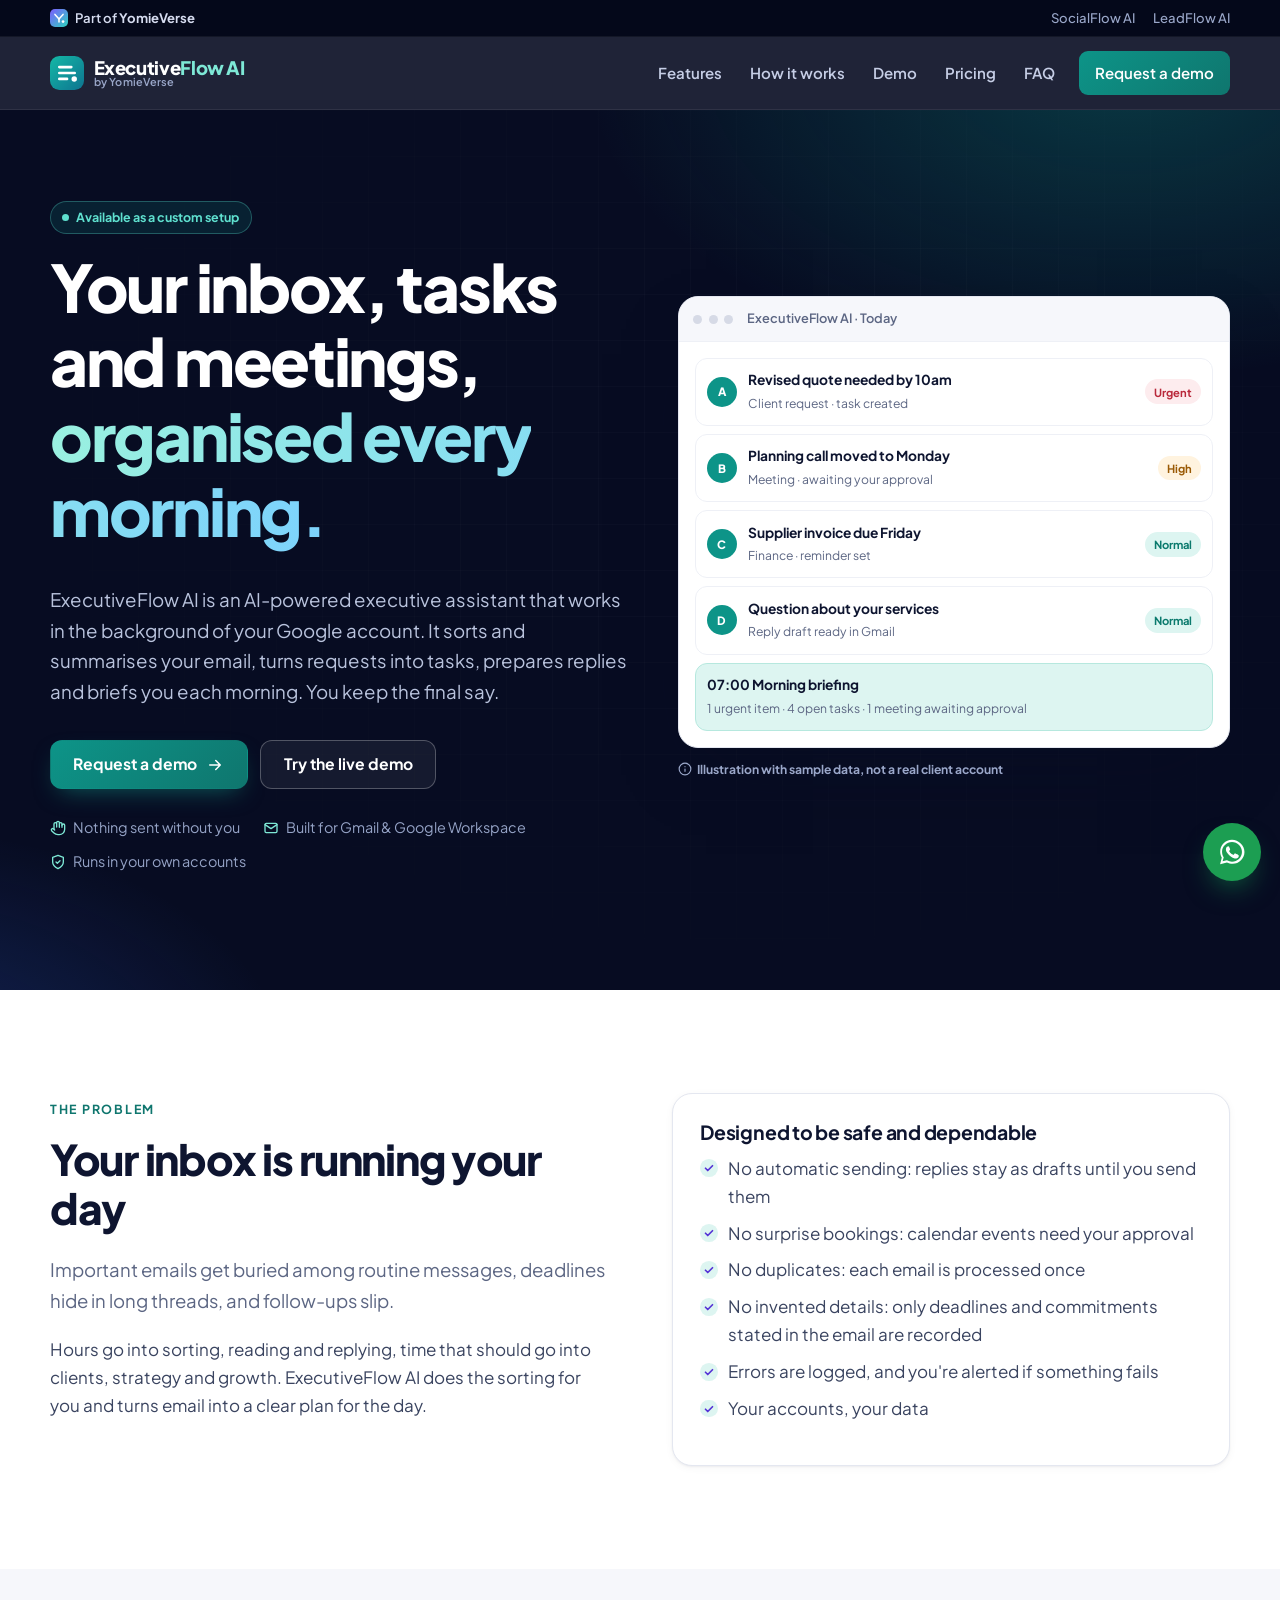
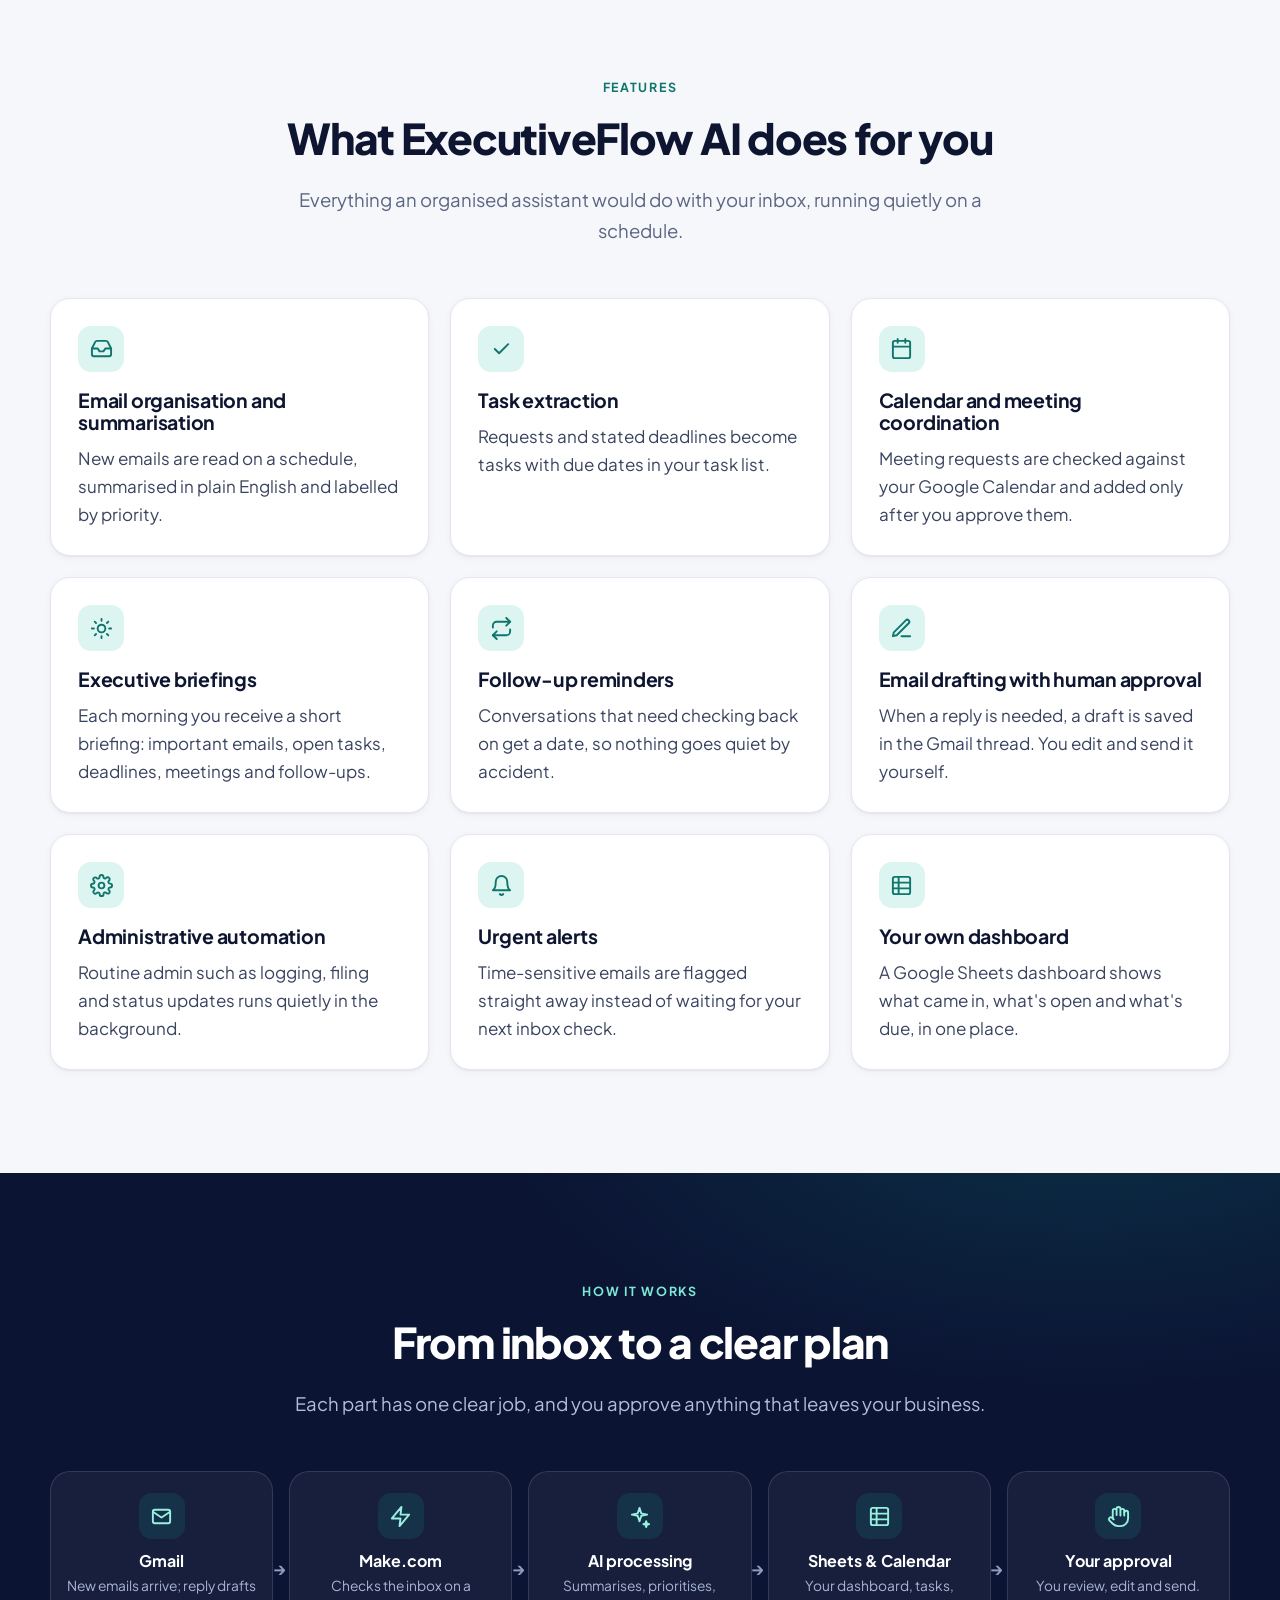
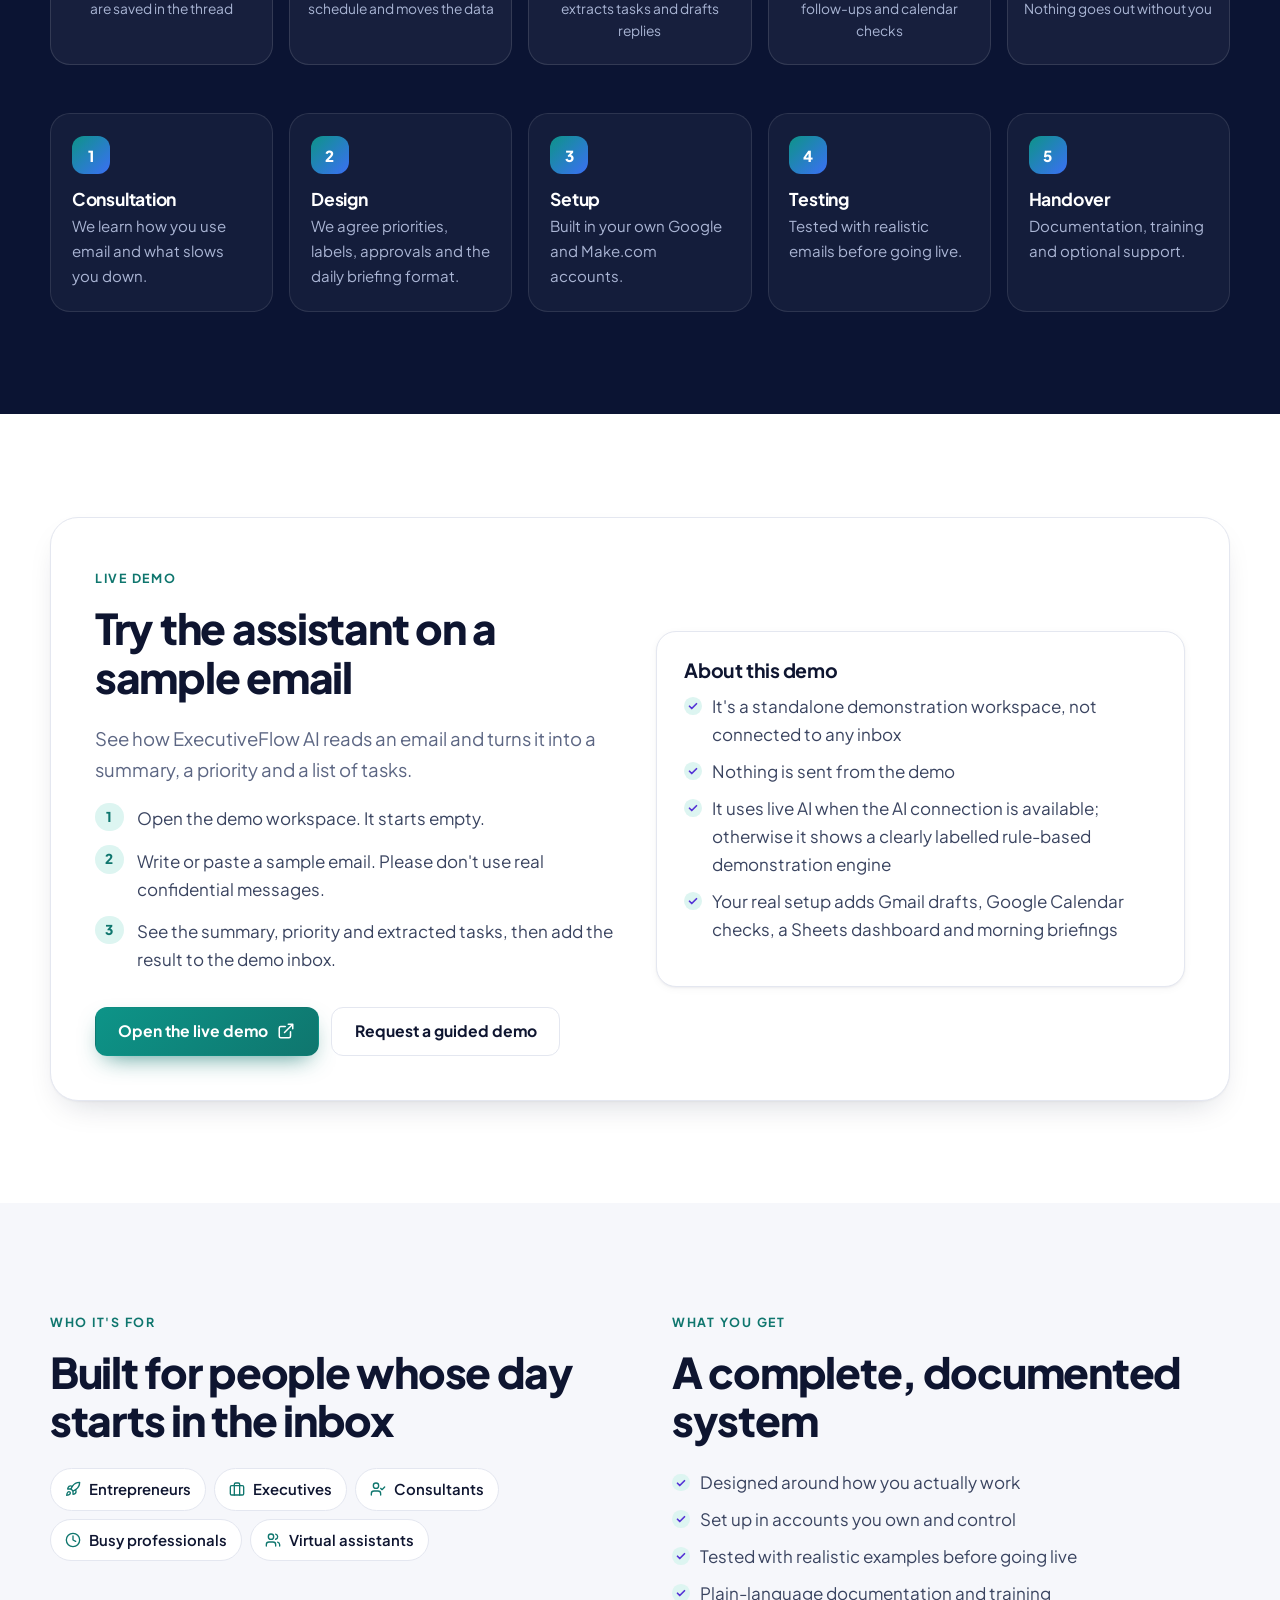
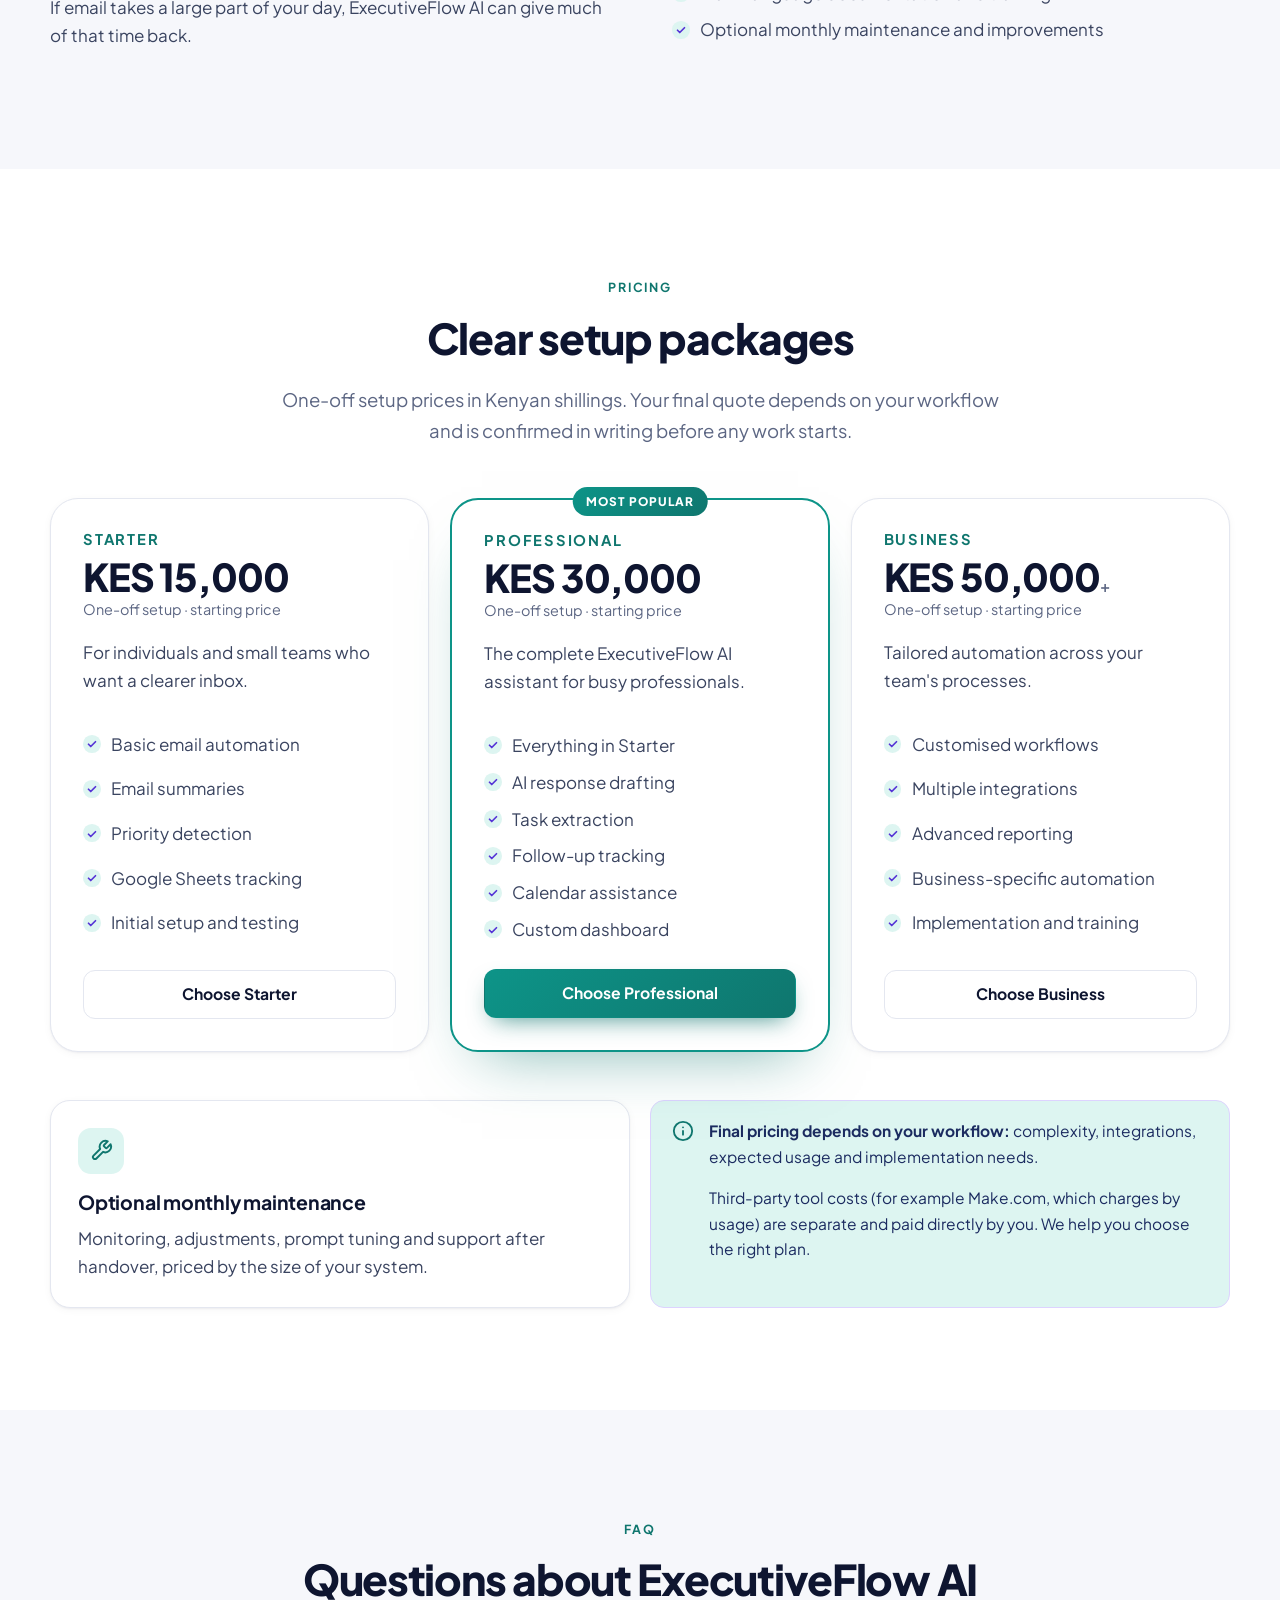
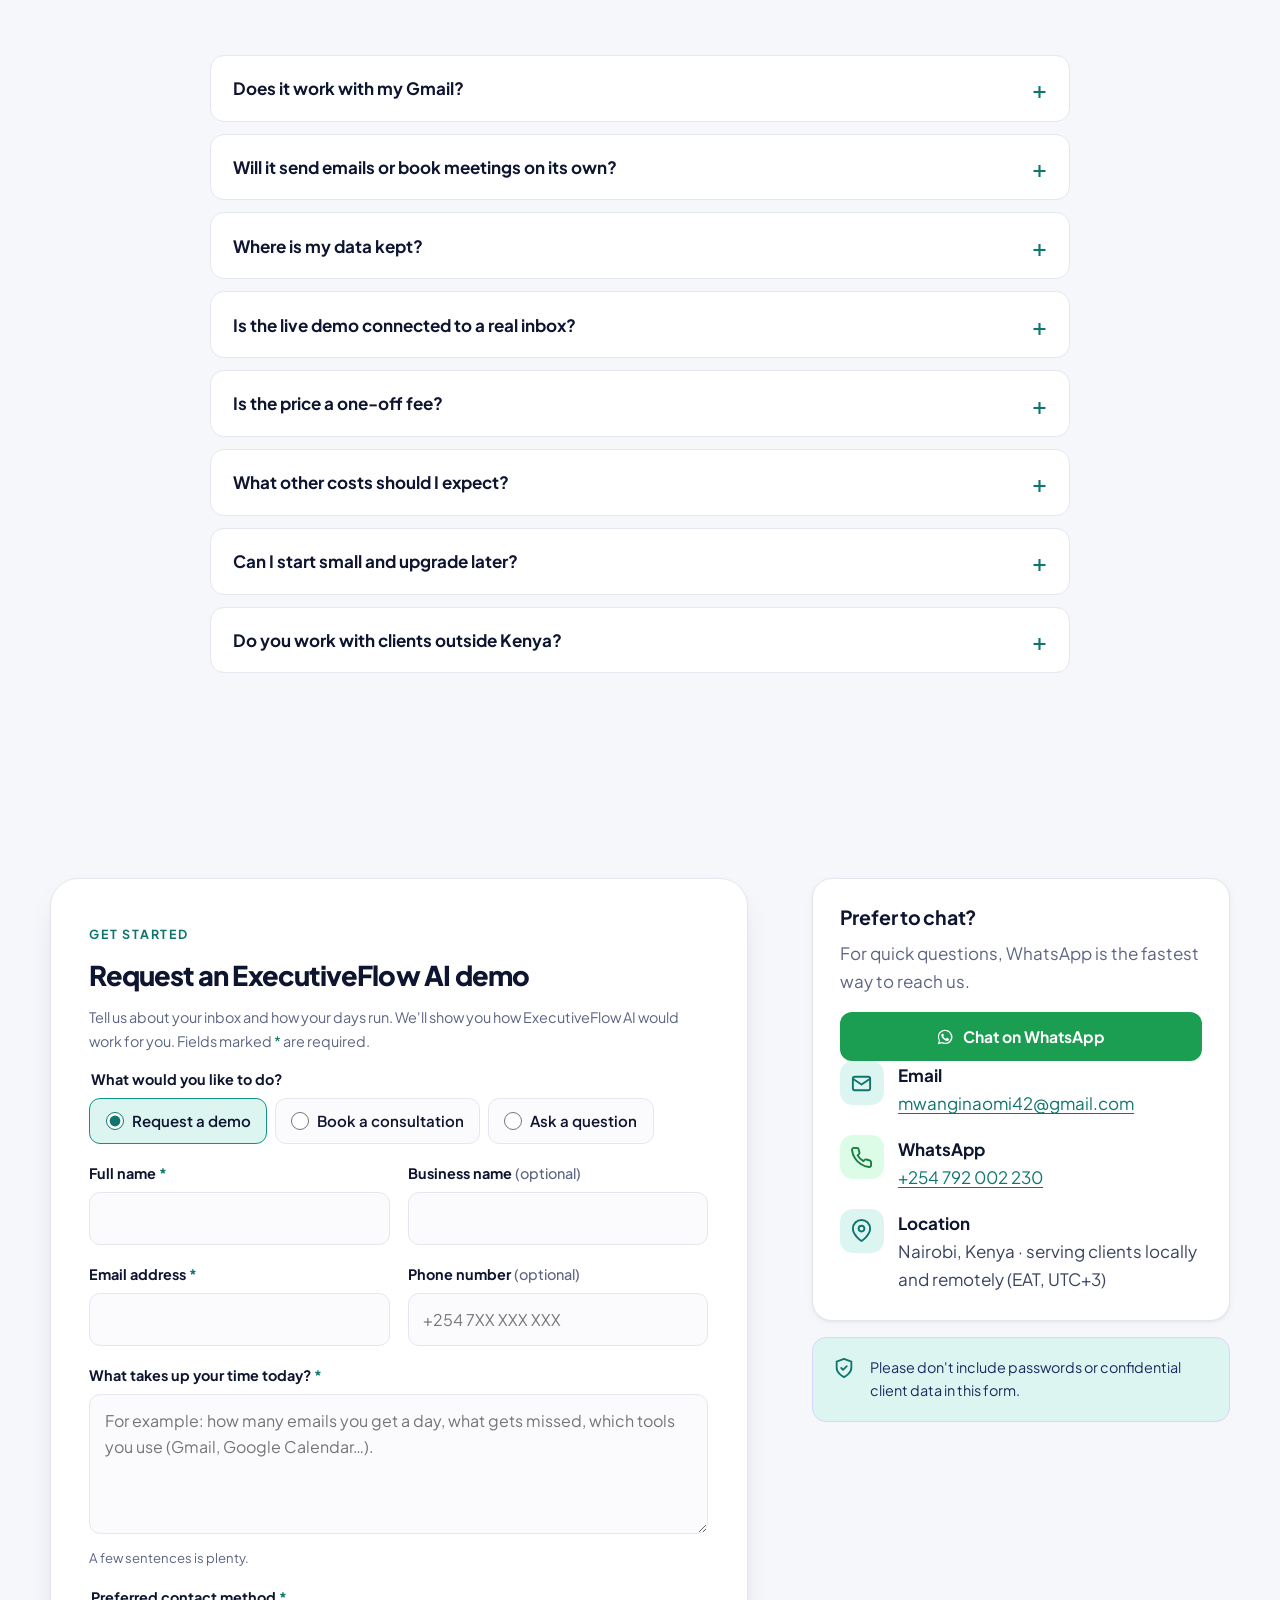
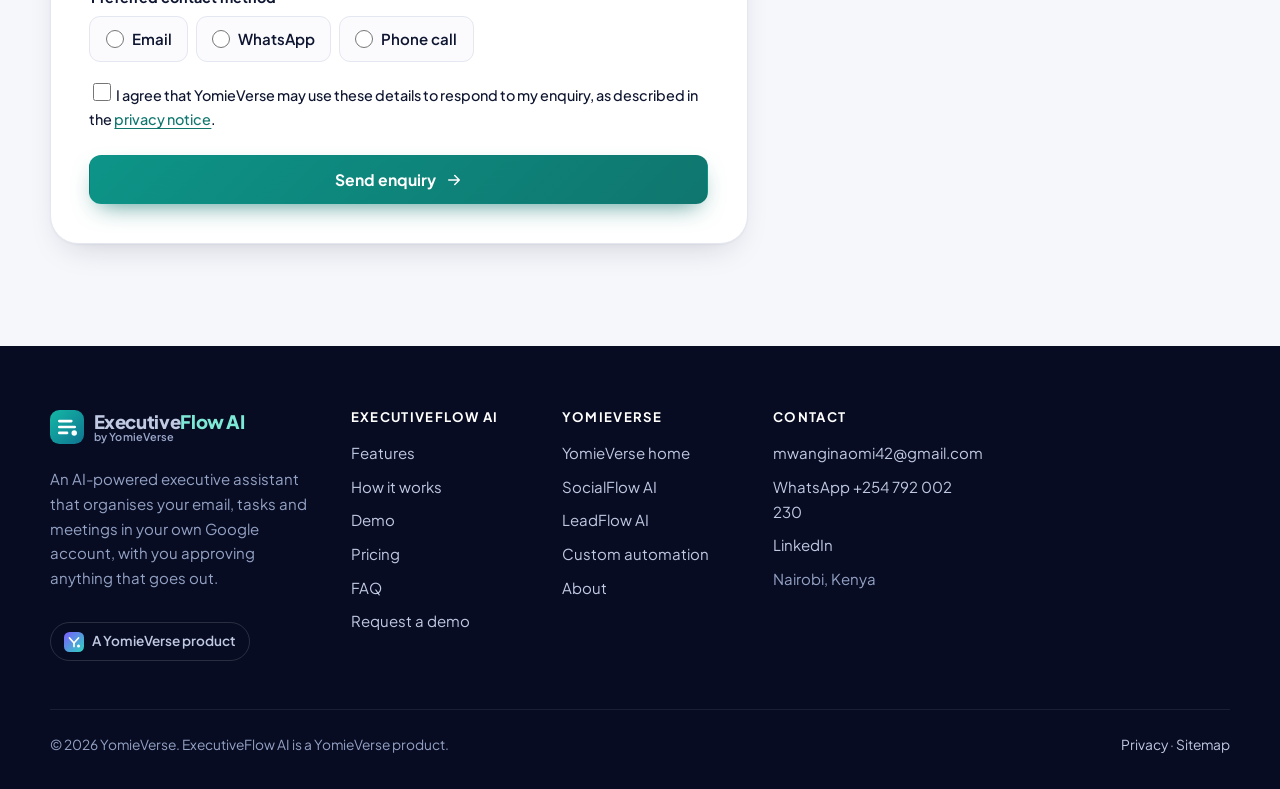
==== index.html @ 39717f2c "Launch the ExecutiveFlow AI product site, part of YomieVerse Co-Authored-By: Claude Opus 5.5 <norepl" ====
<!DOCTYPE html>
<html lang="en">
<head>
<meta charset="utf-8">
<meta name="viewport" content="width=device-width, initial-scale=1">
<title>ExecutiveFlow AI | AI Executive Assistant for Email, Tasks &amp; Meetings</title>
<meta name="description" content="ExecutiveFlow AI organises and summarises your Gmail, extracts tasks, coordinates meetings, drafts replies for your approval and sends a daily briefing. A YomieVerse product.">
<meta name="robots" content="index, follow">
<link rel="canonical" href="https://yomie-commits.github.io/ExecutiveFlowAI/">
<meta name="theme-color" content="#06201d">
<meta property="og:type" content="website">
<meta property="og:site_name" content="ExecutiveFlow AI">
<meta property="og:title" content="ExecutiveFlow AI | AI Executive Assistant for Email, Tasks &amp; Meetings">
<meta property="og:description" content="ExecutiveFlow AI organises and summarises your Gmail, extracts tasks, coordinates meetings, drafts replies for your approval and sends a daily briefing. A YomieVerse product.">
<meta property="og:url" content="https://yomie-commits.github.io/ExecutiveFlowAI/">
<meta property="og:image" content="https://yomie-commits.github.io/ExecutiveFlowAI/assets/img/og-image.png">
<meta name="twitter:card" content="summary_large_image">
<link rel="icon" href="assets/img/favicon.svg" type="image/svg+xml">
<link rel="preconnect" href="https://fonts.googleapis.com">
<link rel="preconnect" href="https://fonts.gstatic.com" crossorigin>
<link href="https://fonts.googleapis.com/css2?family=Plus+Jakarta+Sans:wght@400;500;600;700;800&amp;display=swap" rel="stylesheet">
<link rel="stylesheet" href="assets/css/site.css?v=1">
<script>document.documentElement.classList.add("js");setTimeout(function(){if(!window.__yv)document.documentElement.classList.remove("js")},2500);</script>
<script type="application/ld+json">{"@context": "https://schema.org", "@type": "Service", "name": "ExecutiveFlow AI", "serviceType": "AI executive assistant and email automation", "description": "An AI-powered executive assistant that organises your email, tasks and meetings in your own Google account, with you approving anything that goes out.", "url": "https://yomie-commits.github.io/ExecutiveFlowAI/", "areaServed": ["Kenya", "Worldwide"], "brand": {"@type": "Brand", "name": "ExecutiveFlow AI"}, "provider": {"@type": "Organization", "name": "YomieVerse", "url": "https://yomie-commits.github.io/Yomie-Verse/"}, "offers": [{"@type": "Offer", "name": "Starter", "price": "15000", "priceCurrency": "KES"}, {"@type": "Offer", "name": "Professional", "price": "30000", "priceCurrency": "KES"}, {"@type": "Offer", "name": "Business", "price": "50000", "priceCurrency": "KES"}]}</script><script type="application/ld+json">{"@context": "https://schema.org", "@type": "FAQPage", "mainEntity": [{"@type": "Question", "name": "Does it work with my Gmail?", "acceptedAnswer": {"@type": "Answer", "text": "Yes. ExecutiveFlow AI works with Gmail and Google Workspace accounts, together with Google Sheets and Google Calendar. Other email providers can be discussed during the consultation."}}, {"@type": "Question", "name": "Will it send emails or book meetings on its own?", "acceptedAnswer": {"@type": "Answer", "text": "No. Replies are saved as drafts for you to review and send, and calendar events are only created after you approve them."}}, {"@type": "Question", "name": "Where is my data kept?", "acceptedAnswer": {"@type": "Answer", "text": "Everything runs in your own Google and Make.com accounts. We use only the access the workflow needs, and you can revoke it at any time."}}, {"@type": "Question", "name": "Is the live demo connected to a real inbox?", "acceptedAnswer": {"@type": "Answer", "text": "No. The demo is a separate workspace that starts empty. You paste in a sample email and see how it's analysed. It connects to no inbox and sends nothing."}}, {"@type": "Question", "name": "Is the price a one-off fee?", "acceptedAnswer": {"@type": "Answer", "text": "Yes. Package prices cover design, setup, testing and handover. Monthly maintenance is optional and quoted separately."}}, {"@type": "Question", "name": "What other costs should I expect?", "acceptedAnswer": {"@type": "Answer", "text": "Make.com charges based on how much the automation runs, and AI features have usage costs. For many small businesses this is a modest monthly amount; we estimate it with you before building. Usage is never unlimited."}}, {"@type": "Question", "name": "Can I start small and upgrade later?", "acceptedAnswer": {"@type": "Answer", "text": "Yes. Many clients start with Starter and add drafting, tasks and calendar features later. Work already done carries over."}}, {"@type": "Question", "name": "Do you work with clients outside Kenya?", "acceptedAnswer": {"@type": "Answer", "text": "Yes. We work remotely and can quote in KES or an equivalent amount in your currency."}}]}</script>
</head>
<body>
<a class="skip-link" href="#main">Skip to content</a>
<div class="parent-bar"><div class="container">
  <a href="https://yomie-commits.github.io/Yomie-Verse/" data-track="parent_brand"><svg viewBox="0 0 40 40" aria-hidden="true"><defs><linearGradient id="yvg" x1="0" y1="0" x2="1" y2="1"><stop offset="0" stop-color="#7c5cff"/><stop offset="1" stop-color="#2dd4bf"/></linearGradient></defs><rect width="40" height="40" rx="11" fill="url(#yvg)"/><path d="M11 12l9 10 9-10" fill="none" stroke="#fff" stroke-width="3.4" stroke-linecap="round" stroke-linejoin="round"/><path d="M20 22v7" stroke="#fff" stroke-width="3.4" stroke-linecap="round"/><circle cx="29" cy="28" r="3" fill="#fff"/></svg><span>Part of <strong>YomieVerse</strong></span></a>
  <nav class="sib" aria-label="Other YomieVerse products"><a href="https://yomie-commits.github.io/SocialFlowAI/">SocialFlow AI</a><a href="https://yomie-commits.github.io/LeadFlowAI/">LeadFlow AI</a></nav>
</div></div>
<header class="site-header">
  <nav class="container nav" aria-label="ExecutiveFlow AI">
    <a class="logo" href="index.html" aria-label="ExecutiveFlow AI home"><svg viewBox="0 0 40 40" aria-hidden="true"><defs><linearGradient id="efg" x1="0" y1="0" x2="1" y2="1"><stop offset="0" stop-color="#14b8a6"/><stop offset="1" stop-color="#0e7490"/></linearGradient></defs><rect width="40" height="40" rx="11" fill="url(#efg)"/><path d="M11 13h14M11 20h18M11 27h9" stroke="#fff" stroke-width="3.2" stroke-linecap="round"/><circle cx="28.5" cy="27" r="3.2" fill="#fff"/></svg><span class="lt"><span>Executive<b>Flow AI</b></span><small>by YomieVerse</small></span></a>
    <button class="nav-toggle" type="button" aria-expanded="false" aria-controls="menu" aria-label="Open menu"><svg viewBox="0 0 24 24" fill="none" stroke="currentColor" stroke-width="2" stroke-linecap="round" stroke-linejoin="round" aria-hidden="true"><path d="M3 6h18M3 12h18M3 18h18"/></svg></button>
    <ul class="menu" id="menu"><li><a href="#features">Features</a></li><li><a href="#how-it-works">How it works</a></li><li><a href="#demo">Demo</a></li><li><a href="#pricing">Pricing</a></li><li><a href="#faq">FAQ</a></li><li class="menu-cta"><a href="#contact" data-track="cta_request_demo">Request a demo</a></li></ul>
  </nav>
</header>
<main id="main">

<section class="hero">
  <div class="container hero-grid">
    <div>
      <span class="status">Available as a custom setup</span>
      <h1 style="margin-top:1rem">Your inbox, tasks and meetings, <span class="grad">organised every morning.</span></h1>
      <p class="hero-copy">ExecutiveFlow AI is an AI-powered executive assistant that works in the background of your Google account. It sorts and summarises your email, turns requests into tasks, prepares replies and briefs you each morning. You keep the final say.</p>
      <div class="btn-row">
        <a class="btn btn--primary" href="#contact" data-track="cta_request_demo">Request a demo <svg viewBox="0 0 24 24" fill="none" stroke="currentColor" stroke-width="2" stroke-linecap="round" stroke-linejoin="round" aria-hidden="true"><path d="M5 12h14M13 6l6 6-6 6"/></svg></a>
        <a class="btn btn--ghost" href="#demo" data-track="cta_see_demo">Try the live demo</a>
      </div>
      <ul class="hero-notes">
        <li><svg viewBox="0 0 24 24" fill="none" stroke="currentColor" stroke-width="2" stroke-linecap="round" stroke-linejoin="round" aria-hidden="true"><path d="M18 11V6a2 2 0 0 0-4 0v5M14 10V4a2 2 0 0 0-4 0v6M10 10.5V6a2 2 0 0 0-4 0v8"/><path d="M18 8a2 2 0 1 1 4 0v6a8 8 0 0 1-8 8h-2c-2.8 0-4.5-.9-6-2.4l-3.6-3.6a2 2 0 0 1 2.8-2.8L7 15"/></svg> Nothing sent without you</li>
        <li><svg viewBox="0 0 24 24" fill="none" stroke="currentColor" stroke-width="2" stroke-linecap="round" stroke-linejoin="round" aria-hidden="true"><rect x="3" y="5" width="18" height="14" rx="2"/><path d="M3 7l9 6 9-6"/></svg> Built for Gmail &amp; Google Workspace</li>
        <li><svg viewBox="0 0 24 24" fill="none" stroke="currentColor" stroke-width="2" stroke-linecap="round" stroke-linejoin="round" aria-hidden="true"><path d="M12 22s8-4 8-10V5l-8-3-8 3v7c0 6 8 10 8 10z"/><path d="M9 12l2 2 4-4"/></svg> Runs in your own accounts</li>
      </ul>
    </div>
    <div><div class="frame"><div class="frame-bar"><i></i><i></i><i></i><span>ExecutiveFlow AI · Today</span></div><div class="frame-body"><div class="ui-row"><span class="ui-av">A</span><div><b>Revised quote needed by 10am</b><small>Client request · task created</small></div><span class="ui-tag ui-tag--hot">Urgent</span></div><div class="ui-row"><span class="ui-av">B</span><div><b>Planning call moved to Monday</b><small>Meeting · awaiting your approval</small></div><span class="ui-tag ui-tag--warm">High</span></div><div class="ui-row"><span class="ui-av">C</span><div><b>Supplier invoice due Friday</b><small>Finance · reminder set</small></div><span class="ui-tag ui-tag--ok">Normal</span></div><div class="ui-row"><span class="ui-av">D</span><div><b>Question about your services</b><small>Reply draft ready in Gmail</small></div><span class="ui-tag ui-tag--ok">Normal</span></div><div class="ui-row" style="grid-template-columns:1fr;background:var(--teal-100);border-color:#b6e8de"><div><b>07:00 Morning briefing</b><small>1 urgent item · 4 open tasks · 1 meeting awaiting approval</small></div></div></div></div><p class="sample-label" style="color:#9aa7c9"><svg viewBox="0 0 24 24" fill="none" stroke="currentColor" stroke-width="2" stroke-linecap="round" stroke-linejoin="round" aria-hidden="true"><circle cx="12" cy="12" r="10"/><path d="M12 16v-4M12 8h.01"/></svg>Illustration with sample data, not a real client account</p></div>
  </div>
</section>

<section class="section">
  <div class="container split split--top">
    <div class="reveal"><span class="eyebrow">The problem</span><h2>Your inbox is running your day</h2>
      <p class="lead">Important emails get buried among routine messages, deadlines hide in long threads, and follow-ups slip.</p>
      <p>Hours go into sorting, reading and replying, time that should go into clients, strategy and growth. ExecutiveFlow AI does the sorting for you and turns email into a clear plan for the day.</p></div>
    <div class="card card--flat reveal"><h3>Designed to be safe and dependable</h3><ul class="checks mb-0">
      <li>No automatic sending: replies stay as drafts until you send them</li><li>No surprise bookings: calendar events need your approval</li>
      <li>No duplicates: each email is processed once</li><li>No invented details: only deadlines and commitments stated in the email are recorded</li>
      <li>Errors are logged, and you're alerted if something fails</li><li>Your accounts, your data</li></ul></div>
  </div>
</section>

<section class="section section--soft" id="features">
  <div class="container">
    <div class="head reveal"><span class="eyebrow">Features</span><h2>What ExecutiveFlow AI does for you</h2><p class="lead">Everything an organised assistant would do with your inbox, running quietly on a schedule.</p></div>
    <div class="grid g3"><div class="card reveal"><span class="ico"><svg viewBox="0 0 24 24" fill="none" stroke="currentColor" stroke-width="2" stroke-linecap="round" stroke-linejoin="round" aria-hidden="true"><path d="M22 12h-6l-2 3h-4l-2-3H2"/><path d="M5.45 5.11L2 12v6a2 2 0 0 0 2 2h16a2 2 0 0 0 2-2v-6l-3.45-6.89A2 2 0 0 0 16.76 4H7.24a2 2 0 0 0-1.79 1.11z"/></svg></span><h3>Email organisation and summarisation</h3><p>New emails are read on a schedule, summarised in plain English and labelled by priority.</p></div><div class="card reveal"><span class="ico"><svg viewBox="0 0 24 24" fill="none" stroke="currentColor" stroke-width="2" stroke-linecap="round" stroke-linejoin="round" aria-hidden="true"><path d="M5 12.5l4.5 4.5L19 7.5"/></svg></span><h3>Task extraction</h3><p>Requests and stated deadlines become tasks with due dates in your task list.</p></div><div class="card reveal"><span class="ico"><svg viewBox="0 0 24 24" fill="none" stroke="currentColor" stroke-width="2" stroke-linecap="round" stroke-linejoin="round" aria-hidden="true"><rect x="3" y="4" width="18" height="18" rx="2"/><path d="M16 2v4M8 2v4M3 10h18"/></svg></span><h3>Calendar and meeting coordination</h3><p>Meeting requests are checked against your Google Calendar and added only after you approve them.</p></div><div class="card reveal"><span class="ico"><svg viewBox="0 0 24 24" fill="none" stroke="currentColor" stroke-width="2" stroke-linecap="round" stroke-linejoin="round" aria-hidden="true"><circle cx="12" cy="12" r="4"/><path d="M12 2v2M12 20v2M4.9 4.9l1.4 1.4M17.7 17.7l1.4 1.4M2 12h2M20 12h2M4.9 19.1l1.4-1.4M17.7 6.3l1.4-1.4"/></svg></span><h3>Executive briefings</h3><p>Each morning you receive a short briefing: important emails, open tasks, deadlines, meetings and follow-ups.</p></div><div class="card reveal"><span class="ico"><svg viewBox="0 0 24 24" fill="none" stroke="currentColor" stroke-width="2" stroke-linecap="round" stroke-linejoin="round" aria-hidden="true"><path d="M17 1l4 4-4 4"/><path d="M3 11V9a4 4 0 0 1 4-4h14M7 23l-4-4 4-4"/><path d="M21 13v2a4 4 0 0 1-4 4H3"/></svg></span><h3>Follow-up reminders</h3><p>Conversations that need checking back on get a date, so nothing goes quiet by accident.</p></div><div class="card reveal"><span class="ico"><svg viewBox="0 0 24 24" fill="none" stroke="currentColor" stroke-width="2" stroke-linecap="round" stroke-linejoin="round" aria-hidden="true"><path d="M12 20h9"/><path d="M16.5 3.5a2.1 2.1 0 0 1 3 3L7 19l-4 1 1-4z"/></svg></span><h3>Email drafting with human approval</h3><p>When a reply is needed, a draft is saved in the Gmail thread. You edit and send it yourself.</p></div><div class="card reveal"><span class="ico"><svg viewBox="0 0 24 24" fill="none" stroke="currentColor" stroke-width="2" stroke-linecap="round" stroke-linejoin="round" aria-hidden="true"><circle cx="12" cy="12" r="3"/><path d="M19.4 15a1.7 1.7 0 0 0 .3 1.8l.1.1a2 2 0 1 1-2.8 2.8l-.1-.1a1.7 1.7 0 0 0-1.8-.3 1.7 1.7 0 0 0-1 1.5V21a2 2 0 1 1-4 0v-.1a1.7 1.7 0 0 0-1.1-1.5 1.7 1.7 0 0 0-1.8.3l-.1.1a2 2 0 1 1-2.8-2.8l.1-.1a1.7 1.7 0 0 0 .3-1.8 1.7 1.7 0 0 0-1.5-1H3a2 2 0 1 1 0-4h.1a1.7 1.7 0 0 0 1.5-1.1 1.7 1.7 0 0 0-.3-1.8l-.1-.1a2 2 0 1 1 2.8-2.8l.1.1a1.7 1.7 0 0 0 1.8.3H9a1.7 1.7 0 0 0 1-1.5V3a2 2 0 1 1 4 0v.1a1.7 1.7 0 0 0 1 1.5 1.7 1.7 0 0 0 1.8-.3l.1-.1a2 2 0 1 1 2.8 2.8l-.1.1a1.7 1.7 0 0 0-.3 1.8V9a1.7 1.7 0 0 0 1.5 1H21a2 2 0 1 1 0 4h-.1a1.7 1.7 0 0 0-1.5 1z"/></svg></span><h3>Administrative automation</h3><p>Routine admin such as logging, filing and status updates runs quietly in the background.</p></div><div class="card reveal"><span class="ico"><svg viewBox="0 0 24 24" fill="none" stroke="currentColor" stroke-width="2" stroke-linecap="round" stroke-linejoin="round" aria-hidden="true"><path d="M18 8A6 6 0 0 0 6 8c0 7-3 9-3 9h18s-3-2-3-9"/><path d="M13.7 21a2 2 0 0 1-3.4 0"/></svg></span><h3>Urgent alerts</h3><p>Time-sensitive emails are flagged straight away instead of waiting for your next inbox check.</p></div><div class="card reveal"><span class="ico"><svg viewBox="0 0 24 24" fill="none" stroke="currentColor" stroke-width="2" stroke-linecap="round" stroke-linejoin="round" aria-hidden="true"><rect x="3" y="3" width="18" height="18" rx="2"/><path d="M3 9h18M3 15h18M9 3v18"/></svg></span><h3>Your own dashboard</h3><p>A Google Sheets dashboard shows what came in, what's open and what's due, in one place.</p></div></div>
  </div>
</section>

<section class="section section--dark" id="how-it-works">
  <div class="container">
    <div class="head reveal"><span class="eyebrow">How it works</span><h2>From inbox to a clear plan</h2><p class="lead">Each part has one clear job, and you approve anything that leaves your business.</p></div>
    <div class="flow"><div class="flow-node reveal"><span class="ico"><svg viewBox="0 0 24 24" fill="none" stroke="currentColor" stroke-width="2" stroke-linecap="round" stroke-linejoin="round" aria-hidden="true"><rect x="3" y="5" width="18" height="14" rx="2"/><path d="M3 7l9 6 9-6"/></svg></span><h4>Gmail</h4><p>New emails arrive; reply drafts are saved in the thread</p></div><div class="flow-node reveal"><span class="ico"><svg viewBox="0 0 24 24" fill="none" stroke="currentColor" stroke-width="2" stroke-linecap="round" stroke-linejoin="round" aria-hidden="true"><path d="M13 2L3 14h9l-1 8 10-12h-9z"/></svg></span><h4>Make.com</h4><p>Checks the inbox on a schedule and moves the data</p></div><div class="flow-node reveal"><span class="ico"><svg viewBox="0 0 24 24" fill="none" stroke="currentColor" stroke-width="2" stroke-linecap="round" stroke-linejoin="round" aria-hidden="true"><path d="M12 3l1.9 5.8L20 10l-6.1 1.2L12 17l-1.9-5.8L4 10l6.1-1.2z"/><path d="M19 17l.7 2.3L22 20l-2.3.7L19 23l-.7-2.3L16 20l2.3-.7z"/></svg></span><h4>AI processing</h4><p>Summarises, prioritises, extracts tasks and drafts replies</p></div><div class="flow-node reveal"><span class="ico"><svg viewBox="0 0 24 24" fill="none" stroke="currentColor" stroke-width="2" stroke-linecap="round" stroke-linejoin="round" aria-hidden="true"><rect x="3" y="3" width="18" height="18" rx="2"/><path d="M3 9h18M3 15h18M9 3v18"/></svg></span><h4>Sheets &amp; Calendar</h4><p>Your dashboard, tasks, follow-ups and calendar checks</p></div><div class="flow-node reveal"><span class="ico"><svg viewBox="0 0 24 24" fill="none" stroke="currentColor" stroke-width="2" stroke-linecap="round" stroke-linejoin="round" aria-hidden="true"><path d="M18 11V6a2 2 0 0 0-4 0v5M14 10V4a2 2 0 0 0-4 0v6M10 10.5V6a2 2 0 0 0-4 0v8"/><path d="M18 8a2 2 0 1 1 4 0v6a8 8 0 0 1-8 8h-2c-2.8 0-4.5-.9-6-2.4l-3.6-3.6a2 2 0 0 1 2.8-2.8L7 15"/></svg></span><h4>Your approval</h4><p>You review, edit and send. Nothing goes out without you</p></div></div>
    <div class="steps mt-3"><div class="step reveal"><span class="n">1</span><h3>Consultation</h3><p>We learn how you use email and what slows you down.</p></div><div class="step reveal"><span class="n">2</span><h3>Design</h3><p>We agree priorities, labels, approvals and the daily briefing format.</p></div><div class="step reveal"><span class="n">3</span><h3>Setup</h3><p>Built in your own Google and Make.com accounts.</p></div><div class="step reveal"><span class="n">4</span><h3>Testing</h3><p>Tested with realistic emails before going live.</p></div><div class="step reveal"><span class="n">5</span><h3>Handover</h3><p>Documentation, training and optional support.</p></div></div>
  </div>
</section>

<section class="section" id="demo">
  <div class="container">
    <div class="demo-card reveal">
      <div>
        <span class="eyebrow">Live demo</span>
        <h2>Try the assistant on a sample email</h2>
        <p class="lead">See how ExecutiveFlow AI reads an email and turns it into a summary, a priority and a list of tasks.</p>
        <ol class="demo-steps">
          <li>Open the demo workspace. It starts empty.</li>
          <li>Write or paste a sample email. Please don't use real confidential messages.</li>
          <li>See the summary, priority and extracted tasks, then add the result to the demo inbox.</li>
        </ol>
        <div class="btn-row"><a class="btn btn--primary" href="https://yomie-commits.github.io/automationservices/app/" target="_blank" rel="noopener" data-track="open_live_demo">Open the live demo <svg viewBox="0 0 24 24" fill="none" stroke="currentColor" stroke-width="2" stroke-linecap="round" stroke-linejoin="round" aria-hidden="true"><path d="M18 13v6a2 2 0 0 1-2 2H5a2 2 0 0 1-2-2V8a2 2 0 0 1 2-2h6M15 3h6v6M10 14L21 3"/></svg></a><a class="btn btn--outline" href="?type=demo#contact" data-track="cta_request_demo">Request a guided demo</a></div>
      </div>
      <div class="card card--flat">
        <h3>About this demo</h3>
        <ul class="checks mb-0">
          <li>It's a standalone demonstration workspace, not connected to any inbox</li>
          <li>Nothing is sent from the demo</li>
          <li>It uses live AI when the AI connection is available; otherwise it shows a clearly labelled rule-based demonstration engine</li>
          <li>Your real setup adds Gmail drafts, Google Calendar checks, a Sheets dashboard and morning briefings</li>
        </ul>
      </div>
    </div>
  </div>
</section>

<section class="section section--soft">
  <div class="container split split--top">
    <div class="reveal"><span class="eyebrow">Who it's for</span><h2>Built for people whose day starts in the inbox</h2>
      <div class="chips"><span class="chip"><svg viewBox="0 0 24 24" fill="none" stroke="currentColor" stroke-width="2" stroke-linecap="round" stroke-linejoin="round" aria-hidden="true"><path d="M4.5 16.5c-1.5 1.3-2 5-2 5s3.7-.5 5-2c.7-.8.7-2.1-.1-2.9a2.2 2.2 0 0 0-2.9-.1z"/><path d="M12 15l-3-3a22 22 0 0 1 2-3.9A12.9 12.9 0 0 1 22 2c0 2.7-.8 7.5-6 11a22.4 22.4 0 0 1-4 2z"/><path d="M9 12H4s.6-3 2-4c1.6-1.1 5 0 5 0M12 15v5s3-.6 4-2c1.1-1.6 0-5 0-5"/></svg>Entrepreneurs</span><span class="chip"><svg viewBox="0 0 24 24" fill="none" stroke="currentColor" stroke-width="2" stroke-linecap="round" stroke-linejoin="round" aria-hidden="true"><rect x="2" y="7" width="20" height="14" rx="2"/><path d="M16 21V5a2 2 0 0 0-2-2h-4a2 2 0 0 0-2 2v16"/></svg>Executives</span><span class="chip"><svg viewBox="0 0 24 24" fill="none" stroke="currentColor" stroke-width="2" stroke-linecap="round" stroke-linejoin="round" aria-hidden="true"><path d="M16 21v-2a4 4 0 0 0-4-4H6a4 4 0 0 0-4 4v2"/><circle cx="9" cy="7" r="4"/><path d="M16 11l2 2 4-4"/></svg>Consultants</span><span class="chip"><svg viewBox="0 0 24 24" fill="none" stroke="currentColor" stroke-width="2" stroke-linecap="round" stroke-linejoin="round" aria-hidden="true"><circle cx="12" cy="12" r="10"/><path d="M12 6v6l4 2"/></svg>Busy professionals</span><span class="chip"><svg viewBox="0 0 24 24" fill="none" stroke="currentColor" stroke-width="2" stroke-linecap="round" stroke-linejoin="round" aria-hidden="true"><path d="M16 21v-2a4 4 0 0 0-4-4H6a4 4 0 0 0-4 4v2"/><circle cx="9" cy="7" r="4"/><path d="M22 21v-2a4 4 0 0 0-3-3.87M16 3.13a4 4 0 0 1 0 7.75"/></svg>Virtual assistants</span></div>
      <p class="mt-2">If email takes a large part of your day, ExecutiveFlow AI can give much of that time back.</p></div>
    <div class="reveal"><span class="eyebrow">What you get</span><h2>A complete, documented system</h2>
      <ul class="checks"><li>Designed around how you actually work</li><li>Set up in accounts you own and control</li><li>Tested with realistic examples before going live</li><li>Plain-language documentation and training</li><li>Optional monthly maintenance and improvements</li></ul></div>
  </div>
</section>

<section class="section" id="pricing">
  <div class="container">
    <div class="head reveal"><span class="eyebrow">Pricing</span><h2>Clear setup packages</h2><p class="lead">One-off setup prices in Kenyan shillings. Your final quote depends on your workflow and is confirmed in writing before any work starts.</p></div>
    <div class="plans"><article class="plan reveal">
      <h3>Starter</h3><div class="price">KES 15,000<small></small></div><p class="small muted mb-0">One-off setup · starting price</p>
      <p class="mt-1">For individuals and small teams who want a clearer inbox.</p><ul class="checks"><li>Basic email automation</li><li>Email summaries</li><li>Priority detection</li><li>Google Sheets tracking</li><li>Initial setup and testing</li></ul>
      <a class="btn btn--outline btn--block" href="?type=consultation#contact" data-track="pricing_starter">Choose Starter</a></article><article class="plan plan--pop reveal"><span class="pop">Most popular</span>
      <h3>Professional</h3><div class="price">KES 30,000<small></small></div><p class="small muted mb-0">One-off setup · starting price</p>
      <p class="mt-1">The complete ExecutiveFlow AI assistant for busy professionals.</p><ul class="checks"><li>Everything in Starter</li><li>AI response drafting</li><li>Task extraction</li><li>Follow-up tracking</li><li>Calendar assistance</li><li>Custom dashboard</li></ul>
      <a class="btn btn--primary btn--block" href="?type=consultation#contact" data-track="pricing_professional">Choose Professional</a></article><article class="plan reveal">
      <h3>Business</h3><div class="price">KES 50,000<small>+</small></div><p class="small muted mb-0">One-off setup · starting price</p>
      <p class="mt-1">Tailored automation across your team's processes.</p><ul class="checks"><li>Customised workflows</li><li>Multiple integrations</li><li>Advanced reporting</li><li>Business-specific automation</li><li>Implementation and training</li></ul>
      <a class="btn btn--outline btn--block" href="?type=consultation#contact" data-track="pricing_business">Choose Business</a></article></div>
    <div class="grid g2 mt-3">
      <div class="card reveal"><span class="ico"><svg viewBox="0 0 24 24" fill="none" stroke="currentColor" stroke-width="2" stroke-linecap="round" stroke-linejoin="round" aria-hidden="true"><path d="M14.7 6.3a1 1 0 0 0 0 1.4l1.6 1.6a1 1 0 0 0 1.4 0l3.8-3.8a6 6 0 0 1-7.9 7.9l-6.9 6.9a2.1 2.1 0 0 1-3-3l6.9-6.9a6 6 0 0 1 7.9-7.9z"/></svg></span><h3>Optional monthly maintenance</h3><p class="mb-0">Monitoring, adjustments, prompt tuning and support after handover, priced by the size of your system.</p></div>
      <div class="notice reveal" style="margin:0"><svg viewBox="0 0 24 24" fill="none" stroke="currentColor" stroke-width="2" stroke-linecap="round" stroke-linejoin="round" aria-hidden="true"><circle cx="12" cy="12" r="10"/><path d="M12 16v-4M12 8h.01"/></svg><div><p><strong>Final pricing depends on your workflow:</strong> complexity, integrations, expected usage and implementation needs.</p><p class="mb-0">Third-party tool costs (for example Make.com, which charges by usage) are separate and paid directly by you. We help you choose the right plan.</p></div></div>
    </div>
  </div>
</section>

<section class="section section--soft" id="faq">
  <div class="container"><div class="head reveal"><span class="eyebrow">FAQ</span><h2>Questions about ExecutiveFlow AI</h2></div><div class="faq"><details class="reveal"><summary>Does it work with my Gmail?</summary><div><p>Yes. ExecutiveFlow AI works with Gmail and Google Workspace accounts, together with Google Sheets and Google Calendar. Other email providers can be discussed during the consultation.</p></div></details><details class="reveal"><summary>Will it send emails or book meetings on its own?</summary><div><p>No. Replies are saved as drafts for you to review and send, and calendar events are only created after you approve them.</p></div></details><details class="reveal"><summary>Where is my data kept?</summary><div><p>Everything runs in your own Google and Make.com accounts. We use only the access the workflow needs, and you can revoke it at any time.</p></div></details><details class="reveal"><summary>Is the live demo connected to a real inbox?</summary><div><p>No. The demo is a separate workspace that starts empty. You paste in a sample email and see how it's analysed. It connects to no inbox and sends nothing.</p></div></details><details class="reveal"><summary>Is the price a one-off fee?</summary><div><p>Yes. Package prices cover design, setup, testing and handover. Monthly maintenance is optional and quoted separately.</p></div></details><details class="reveal"><summary>What other costs should I expect?</summary><div><p>Make.com charges based on how much the automation runs, and AI features have usage costs. For many small businesses this is a modest monthly amount; we estimate it with you before building. Usage is never unlimited.</p></div></details><details class="reveal"><summary>Can I start small and upgrade later?</summary><div><p>Yes. Many clients start with Starter and add drafting, tasks and calendar features later. Work already done carries over.</p></div></details><details class="reveal"><summary>Do you work with clients outside Kenya?</summary><div><p>Yes. We work remotely and can quote in KES or an equivalent amount in your currency.</p></div></details></div></div>
</section>

<section class="section section--soft" id="contact">
  <div class="container split split--top split--contact">
    <div class="form-card" id="enquiry">
      <form id="enquiry-form" action="thank-you.html" method="POST" novalidate>
        <span class="eyebrow">Get started</span>
        <h2 style="font-size:1.7rem">Request an ExecutiveFlow AI demo</h2>
        <p class="muted small">Tell us about your inbox and how your days run. We'll show you how ExecutiveFlow AI would work for you. Fields marked <span style="color:var(--brand-700)">*</span> are required.</p>
        <noscript><p class="form-msg form-msg--err">This form needs JavaScript. Please contact us on WhatsApp (+254 792 002 230) instead.</p></noscript>
        <input type="hidden" name="Product" value="ExecutiveFlow AI">
        <input type="hidden" name="_next" value="https://yomie-commits.github.io/ExecutiveFlowAI/thank-you.html">
        <input type="hidden" name="_captcha" value="false">
        <input type="hidden" name="_template" value="table">
        <div class="hp" aria-hidden="true"><label>Leave this field empty<input type="text" name="_honey" tabindex="-1" autocomplete="off"></label></div>
        <div class="form-grid">
          <fieldset class="field full"><legend>What would you like to do?</legend><div class="seg"><label><input type="radio" name="Request type" value="Request a demo" data-key="demo" checked> Request a demo</label><label><input type="radio" name="Request type" value="Book a consultation" data-key="consultation"> Book a consultation</label><label><input type="radio" name="Request type" value="Ask a question" data-key="general"> Ask a question</label></div></fieldset>
          <div class="field"><label for="f-name">Full name <span class="req">*</span></label><input id="f-name" name="Full name" autocomplete="name" required maxlength="100" data-msg="Please enter your full name."><p class="err" id="e-name"></p></div>
          <div class="field"><label for="f-biz">Business name <span class="opt">(optional)</span></label><input id="f-biz" name="Business name" autocomplete="organization" maxlength="120"><p class="err" id="e-biz"></p></div>
          <div class="field"><label for="f-email">Email address <span class="req">*</span></label><input id="f-email" type="email" name="email" autocomplete="email" required maxlength="160" data-msg="Please enter your email address."><p class="err" id="e-email"></p></div>
          <div class="field"><label for="f-phone">Phone number <span class="opt">(optional)</span></label><input id="f-phone" type="tel" name="Phone" autocomplete="tel" maxlength="20" placeholder="+254 7XX XXX XXX"><p class="err" id="e-phone"></p></div>
          <div class="field full"><label for="f-msg">What takes up your time today? <span class="req">*</span></label><textarea id="f-msg" name="Challenge" required minlength="20" maxlength="3000" data-msg="Please tell us a little about what you need." placeholder="For example: how many emails you get a day, what gets missed, which tools you use (Gmail, Google Calendar…)."></textarea><p class="hint">A few sentences is plenty.</p><p class="err" id="e-msg"></p></div>
          <fieldset class="field full"><legend>Preferred contact method <span class="req">*</span></legend><div class="seg"><label><input type="radio" name="Preferred contact method" value="Email" required data-msg="Please choose how you&#39;d like us to contact you."> Email</label><label><input type="radio" name="Preferred contact method" value="WhatsApp" required data-msg="Please choose how you&#39;d like us to contact you."> WhatsApp</label><label><input type="radio" name="Preferred contact method" value="Phone call" required data-msg="Please choose how you&#39;d like us to contact you."> Phone call</label></div><p class="err" id="e-method"></p></fieldset>
          <div class="field full"><label class="consent"><input type="checkbox" name="Consent" value="Yes" required data-msg="Please confirm so we can reply to you."> I agree that YomieVerse may use these details to respond to my enquiry, as described in the <a href="privacy.html">privacy notice</a>.</label><p class="err" id="e-consent"></p></div>
          <div class="full"><button class="btn btn--primary btn--block" type="submit">Send enquiry <svg viewBox="0 0 24 24" fill="none" stroke="currentColor" stroke-width="2" stroke-linecap="round" stroke-linejoin="round" aria-hidden="true"><path d="M5 12h14M13 6l6 6-6 6"/></svg></button></div>
        </div>
        <div id="form-msg" class="form-msg" hidden></div>
      </form>
      <div id="form-done" class="form-success" hidden tabindex="-1">
        <div class="tick"><svg viewBox="0 0 24 24" fill="none" stroke="currentColor" stroke-width="2" stroke-linecap="round" stroke-linejoin="round" aria-hidden="true"><path d="M5 12.5l4.5 4.5L19 7.5"/></svg></div>
        <h2 style="font-size:1.6rem">Thank you<span id="done-name"></span>. Your enquiry has been sent.</h2>
        <p class="muted">Here's what happens next:</p>
        <ol><li>We read your enquiry and look at what you described.</li><li>We contact you by <strong id="done-how">email</strong>, usually within one working day.</li><li>If it's a good fit, we arrange a demo or a short consultation.</li></ol>
        <div class="btn-row" style="justify-content:center"><a class="btn btn--outline" href="https://yomie-commits.github.io/Yomie-Verse/">Visit YomieVerse</a><a class="btn btn--wa" href="https://wa.me/254792002230?text=Hello%2C%20I%27ve%20just%20sent%20a%20ExecutiveFlow%20AI%20enquiry%20on%20your%20website." target="_blank" rel="noopener" data-track="whatsapp_click"><svg viewBox="0 0 32 32" fill="currentColor" aria-hidden="true"><path d="M16 3C9 3 3.4 8.6 3.4 15.6c0 2.2.6 4.4 1.7 6.3L3.3 29l7.3-1.9c1.8 1 3.9 1.5 6 1.5h.1C23.6 28.6 29.3 23 29.3 16 29.3 9 23.1 3 16 3zm0 23.3c-1.9 0-3.7-.5-5.3-1.4l-.4-.2-4.3 1.1 1.2-4.2-.3-.4c-1-1.6-1.5-3.5-1.5-5.4C5.4 10 10.2 5.3 16 5.3c2.8 0 5.5 1.1 7.5 3.1s3.1 4.7 3.1 7.5c0 5.8-4.8 10.4-10.6 10.4zm5.8-7.8c-.3-.2-1.9-.9-2.2-1-.3-.1-.5-.2-.7.2-.2.3-.8 1-1 1.2-.2.2-.4.2-.7.1-.3-.2-1.3-.5-2.5-1.6-.9-.8-1.6-1.8-1.7-2.1-.2-.3 0-.5.1-.7l.5-.6c.2-.2.2-.3.3-.5.1-.2.1-.4 0-.6l-1-2.4c-.3-.6-.5-.5-.7-.5h-.6c-.2 0-.6.1-.9.4-.3.3-1.2 1.2-1.2 2.9s1.2 3.3 1.4 3.6c.2.2 2.4 3.7 5.8 5.1 2.9 1.1 3.4.9 4.1.9.6-.1 1.9-.8 2.2-1.6.3-.8.3-1.4.2-1.6-.1-.2-.3-.3-.6-.4z"/></svg> Message us on WhatsApp</a></div>
      </div>
    </div>
    <aside>
      <div class="card card--flat">
        <h3>Prefer to chat?</h3>
        <p class="muted">For quick questions, WhatsApp is the fastest way to reach us.</p>
        <a class="btn btn--wa btn--block" href="https://wa.me/254792002230?text=Hello%2C%20I%27m%20interested%20in%20ExecutiveFlow%20AI%20and%20would%20like%20to%20know%20more." target="_blank" rel="noopener" data-track="whatsapp_click"><svg viewBox="0 0 32 32" fill="currentColor" aria-hidden="true"><path d="M16 3C9 3 3.4 8.6 3.4 15.6c0 2.2.6 4.4 1.7 6.3L3.3 29l7.3-1.9c1.8 1 3.9 1.5 6 1.5h.1C23.6 28.6 29.3 23 29.3 16 29.3 9 23.1 3 16 3zm0 23.3c-1.9 0-3.7-.5-5.3-1.4l-.4-.2-4.3 1.1 1.2-4.2-.3-.4c-1-1.6-1.5-3.5-1.5-5.4C5.4 10 10.2 5.3 16 5.3c2.8 0 5.5 1.1 7.5 3.1s3.1 4.7 3.1 7.5c0 5.8-4.8 10.4-10.6 10.4zm5.8-7.8c-.3-.2-1.9-.9-2.2-1-.3-.1-.5-.2-.7.2-.2.3-.8 1-1 1.2-.2.2-.4.2-.7.1-.3-.2-1.3-.5-2.5-1.6-.9-.8-1.6-1.8-1.7-2.1-.2-.3 0-.5.1-.7l.5-.6c.2-.2.2-.3.3-.5.1-.2.1-.4 0-.6l-1-2.4c-.3-.6-.5-.5-.7-.5h-.6c-.2 0-.6.1-.9.4-.3.3-1.2 1.2-1.2 2.9s1.2 3.3 1.4 3.6c.2.2 2.4 3.7 5.8 5.1 2.9 1.1 3.4.9 4.1.9.6-.1 1.9-.8 2.2-1.6.3-.8.3-1.4.2-1.6-.1-.2-.3-.3-.6-.4z"/></svg> Chat on WhatsApp</a>
        <a class="btn btn--outline btn--block mt-1" href="#contact" data-booking hidden target="_blank" rel="noopener" data-track="cta_booking_page"><svg viewBox="0 0 24 24" fill="none" stroke="currentColor" stroke-width="2" stroke-linecap="round" stroke-linejoin="round" aria-hidden="true"><rect x="3" y="4" width="18" height="18" rx="2"/><path d="M16 2v4M8 2v4M3 10h18"/></svg> Pick a time online</a>
        <ul class="contact-list mt-2">
          <li><span class="ico"><svg viewBox="0 0 24 24" fill="none" stroke="currentColor" stroke-width="2" stroke-linecap="round" stroke-linejoin="round" aria-hidden="true"><rect x="3" y="5" width="18" height="14" rx="2"/><path d="M3 7l9 6 9-6"/></svg></span><div><b>Email</b><a href="#contact" data-email data-email-show>Email us</a></div></li>
          <li><span class="ico" style="background:#dcfce7;color:#15803d"><svg viewBox="0 0 24 24" fill="none" stroke="currentColor" stroke-width="2" stroke-linecap="round" stroke-linejoin="round" aria-hidden="true"><path d="M22 16.9v3a2 2 0 0 1-2.2 2 19.8 19.8 0 0 1-8.6-3.1 19.5 19.5 0 0 1-6-6A19.8 19.8 0 0 1 2.1 4.2 2 2 0 0 1 4.1 2h3a2 2 0 0 1 2 1.7c.1.9.4 1.8.7 2.7a2 2 0 0 1-.5 2.1L8 9.8a16 16 0 0 0 6 6l1.3-1.3a2 2 0 0 1 2.1-.4c.9.3 1.8.6 2.7.7a2 2 0 0 1 1.7 2z"/></svg></span><div><b>WhatsApp</b><a href="https://wa.me/254792002230?text=Hello%2C%20I%27m%20interested%20in%20ExecutiveFlow%20AI%20and%20would%20like%20to%20know%20more." target="_blank" rel="noopener">+254 792 002 230</a></div></li>
          <li><span class="ico"><svg viewBox="0 0 24 24" fill="none" stroke="currentColor" stroke-width="2" stroke-linecap="round" stroke-linejoin="round" aria-hidden="true"><path d="M21 10c0 7-9 13-9 13s-9-6-9-13a9 9 0 0 1 18 0z"/><circle cx="12" cy="10" r="3"/></svg></span><div><b>Location</b><span>Nairobi, Kenya · serving clients locally and remotely (EAT, UTC+3)</span></div></li>
        </ul>
      </div>
      <div class="notice mt-1"><svg viewBox="0 0 24 24" fill="none" stroke="currentColor" stroke-width="2" stroke-linecap="round" stroke-linejoin="round" aria-hidden="true"><path d="M12 22s8-4 8-10V5l-8-3-8 3v7c0 6 8 10 8 10z"/><path d="M9 12l2 2 4-4"/></svg><p class="small">Please don't include passwords or confidential client data in this form.</p></div>
    </aside>
  </div>
</section>

</main>
<footer class="site-footer">
  <div class="container">
    <div class="foot-grid">
      <div>
        <a class="logo" href="index.html" aria-label="ExecutiveFlow AI home"><svg viewBox="0 0 40 40" aria-hidden="true"><defs><linearGradient id="efg" x1="0" y1="0" x2="1" y2="1"><stop offset="0" stop-color="#14b8a6"/><stop offset="1" stop-color="#0e7490"/></linearGradient></defs><rect width="40" height="40" rx="11" fill="url(#efg)"/><path d="M11 13h14M11 20h18M11 27h9" stroke="#fff" stroke-width="3.2" stroke-linecap="round"/><circle cx="28.5" cy="27" r="3.2" fill="#fff"/></svg><span class="lt"><span>Executive<b>Flow AI</b></span><small>by YomieVerse</small></span></a>
        <p class="mt-1">An AI-powered executive assistant that organises your email, tasks and meetings in your own Google account, with you approving anything that goes out.</p>
        <a class="part-of mt-1" href="https://yomie-commits.github.io/Yomie-Verse/"><svg viewBox="0 0 40 40" aria-hidden="true"><defs><linearGradient id="yvg" x1="0" y1="0" x2="1" y2="1"><stop offset="0" stop-color="#7c5cff"/><stop offset="1" stop-color="#2dd4bf"/></linearGradient></defs><rect width="40" height="40" rx="11" fill="url(#yvg)"/><path d="M11 12l9 10 9-10" fill="none" stroke="#fff" stroke-width="3.4" stroke-linecap="round" stroke-linejoin="round"/><path d="M20 22v7" stroke="#fff" stroke-width="3.4" stroke-linecap="round"/><circle cx="29" cy="28" r="3" fill="#fff"/></svg> A YomieVerse product</a>
      </div>
      <div><h3>ExecutiveFlow AI</h3><ul><li><a href="#features">Features</a></li><li><a href="#how-it-works">How it works</a></li><li><a href="#demo">Demo</a></li><li><a href="#pricing">Pricing</a></li><li><a href="#faq">FAQ</a></li><li><a href="#contact">Request a demo</a></li></ul></div>
      <div><h3>YomieVerse</h3><ul>
        <li><a href="https://yomie-commits.github.io/Yomie-Verse/">YomieVerse home</a></li><li><a href="https://yomie-commits.github.io/SocialFlowAI/">SocialFlow AI</a></li><li><a href="https://yomie-commits.github.io/LeadFlowAI/">LeadFlow AI</a></li>
        <li><a href="https://yomie-commits.github.io/Yomie-Verse/services.html">Custom automation</a></li>
        <li><a href="https://yomie-commits.github.io/Yomie-Verse/about.html">About</a></li></ul></div>
      <div><h3>Contact</h3><ul>
        <li><a href="#contact" data-email data-email-show>Email us</a></li>
        <li><a href="https://wa.me/254792002230?text=Hello%2C%20I%27m%20interested%20in%20ExecutiveFlow%20AI%20and%20would%20like%20to%20know%20more." target="_blank" rel="noopener" data-track="whatsapp_click">WhatsApp +254 792 002 230</a></li>
        <li><a href="https://www.linkedin.com/in/naomi-njeri-m/" target="_blank" rel="noopener">LinkedIn</a></li>
        <li>Nairobi, Kenya</li></ul></div>
    </div>
    <div class="foot-bottom"><span>&copy; <span data-year>2026</span> YomieVerse. ExecutiveFlow AI is a YomieVerse product.</span><span><a href="privacy.html">Privacy</a> · <a href="sitemap.xml">Sitemap</a></span></div>
  </div>
</footer>
<a class="wa-float" href="https://wa.me/254792002230?text=Hello%2C%20I%27m%20interested%20in%20ExecutiveFlow%20AI%20and%20would%20like%20to%20know%20more." target="_blank" rel="noopener" aria-label="Chat about ExecutiveFlow AI on WhatsApp" data-track="whatsapp_click"><svg viewBox="0 0 32 32" fill="currentColor" aria-hidden="true"><path d="M16 3C9 3 3.4 8.6 3.4 15.6c0 2.2.6 4.4 1.7 6.3L3.3 29l7.3-1.9c1.8 1 3.9 1.5 6 1.5h.1C23.6 28.6 29.3 23 29.3 16 29.3 9 23.1 3 16 3zm0 23.3c-1.9 0-3.7-.5-5.3-1.4l-.4-.2-4.3 1.1 1.2-4.2-.3-.4c-1-1.6-1.5-3.5-1.5-5.4C5.4 10 10.2 5.3 16 5.3c2.8 0 5.5 1.1 7.5 3.1s3.1 4.7 3.1 7.5c0 5.8-4.8 10.4-10.6 10.4zm5.8-7.8c-.3-.2-1.9-.9-2.2-1-.3-.1-.5-.2-.7.2-.2.3-.8 1-1 1.2-.2.2-.4.2-.7.1-.3-.2-1.3-.5-2.5-1.6-.9-.8-1.6-1.8-1.7-2.1-.2-.3 0-.5.1-.7l.5-.6c.2-.2.2-.3.3-.5.1-.2.1-.4 0-.6l-1-2.4c-.3-.6-.5-.5-.7-.5h-.6c-.2 0-.6.1-.9.4-.3.3-1.2 1.2-1.2 2.9s1.2 3.3 1.4 3.6c.2.2 2.4 3.7 5.8 5.1 2.9 1.1 3.4.9 4.1.9.6-.1 1.9-.8 2.2-1.6.3-.8.3-1.4.2-1.6-.1-.2-.3-.3-.6-.4z"/></svg></a>
<script src="assets/js/config.js?v=1"></script>
<script src="assets/js/main.js?v=1"></script>
</body>
</html>
---- assets/css/site.css ----
/* =========================================================
   ExecutiveFlow AI theme of the YomieVerse design system (v3)
   Midnight navy · violet · electric blue · soft neutrals
   Product accents: SocialFlow (violet) · LeadFlow (blue) · ExecutiveFlow (teal)
   ========================================================= */
:root {
  --midnight: #070c22;
  --navy-900: #0b1433;
  --navy-800: #111d45;
  --navy-700: #1b2b60;
  --ink: #0e1530;
  --text: #3a4460;
  --muted: #5c6683;
  --line: #e4e7f0;
  --line-2: #eef0f6;
  --bg: #ffffff;
  --soft: #f6f7fb;
  --warm: #faf9f6;
  --brand: #0d9488;
  --brand-600: #0f8a7f;
  --brand-700: #0f766e;
  --brand-100: #ddf5f1;
  --blue: #3b6ff5;
  --blue-700: #2350cf;
  --blue-100: #e7eeff;
  --teal: #12a594;
  --teal-700: #0b7a6d;
  --teal-100: #ddf5f1;
  --success: #0f7d57;
  --success-bg: #e5f5ee;
  --danger: #b9283a;
  --danger-bg: #fdecee;
  --radius: 14px;
  --radius-lg: 20px;
  --radius-xl: 28px;
  --shadow-sm: 0 1px 2px rgba(14, 21, 48, .05), 0 2px 8px rgba(14, 21, 48, .04);
  --shadow: 0 1px 2px rgba(14, 21, 48, .04), 0 14px 34px -16px rgba(14, 21, 48, .22);
  --shadow-lg: 0 30px 70px -28px rgba(7, 12, 34, .5);
  --font: "Plus Jakarta Sans", system-ui, -apple-system, "Segoe UI", Roboto, Arial, sans-serif;
  --max: 1180px;
  --header-h: 72px;
}
*, *::before, *::after { box-sizing: border-box; }
html { scroll-behavior: smooth; -webkit-text-size-adjust: 100%; scroll-padding-top: calc(var(--header-h) + 16px); }
body { margin: 0; font-family: var(--font); font-size: 1.0625rem; line-height: 1.65; color: var(--text); background: var(--bg); -webkit-font-smoothing: antialiased; }
img, svg { max-width: 100%; display: block; }
a { color: var(--brand-700); text-decoration-thickness: 1px; text-underline-offset: 3px; }
a:hover { color: var(--brand-600); }
h1, h2, h3, h4 { color: var(--ink); line-height: 1.14; margin: 0 0 .55em; letter-spacing: -.02em; font-weight: 800; }
h1 { font-size: clamp(2.3rem, 5.4vw, 4.1rem); letter-spacing: -.035em; }
h2 { font-size: clamp(1.75rem, 3.4vw, 2.65rem); letter-spacing: -.03em; }
h3 { font-size: 1.22rem; font-weight: 700; letter-spacing: -.012em; }
h4 { font-size: 1rem; font-weight: 700; letter-spacing: 0; }
p { margin: 0 0 1em; }
ul { padding-left: 1.2em; }
:focus-visible { outline: 3px solid var(--brand); outline-offset: 3px; border-radius: 6px; }
[hidden] { display: none !important; }
.sr-only { position: absolute !important; width: 1px; height: 1px; overflow: hidden; clip: rect(0 0 0 0); white-space: nowrap; }
.skip-link { position: absolute; left: -999px; top: 0; z-index: 999; background: #fff; color: var(--ink); padding: .7rem 1rem; border-radius: 8px; }
.skip-link:focus { left: 1rem; top: 1rem; }

.container { width: min(100% - 2.5rem, var(--max)); margin-inline: auto; }
.narrow { max-width: 760px; }
.section { padding: clamp(4.25rem, 8vw, 7rem) 0; }
.section--soft { background: var(--soft); }
.section--warm { background: var(--warm); }
.section--dark { background: radial-gradient(1000px 500px at 85% -10%, rgba(13, 148, 136, .22), transparent 60%), var(--navy-900); color: #c3cce4; }
.section--dark h2, .section--dark h3, .section--dark h4 { color: #fff; }
.section--tight { padding: 3rem 0; }
.head { max-width: 740px; margin: 0 auto 3.2rem; text-align: center; }
.head--left { margin-left: 0; text-align: left; }
.eyebrow { display: inline-block; font-size: .78rem; font-weight: 700; letter-spacing: .14em; text-transform: uppercase; color: var(--brand-700); margin-bottom: 1rem; }
.section--dark .eyebrow, .hero .eyebrow, .page-hero .eyebrow { color: #7ee8d6; }
.lead { font-size: 1.16rem; color: var(--muted); }
.section--dark .lead { color: #b3bdd8; }
.muted { color: var(--muted); }
.small { font-size: .9rem; }
.center { text-align: center; }
.mt-0 { margin-top: 0; } .mt-1 { margin-top: 1rem; } .mt-2 { margin-top: 2rem; } .mt-3 { margin-top: 3rem; } .mb-0 { margin-bottom: 0; }

/* ---------- Buttons ---------- */
.btn {
  display: inline-flex; align-items: center; justify-content: center; gap: .55rem; padding: .88rem 1.4rem; border-radius: 12px;
  font: 700 .98rem/1.2 var(--font); border: 1.5px solid transparent; cursor: pointer; text-decoration: none !important; white-space: nowrap;
  transition: transform .18s ease, box-shadow .18s ease, background .18s ease, border-color .18s ease, color .18s ease;
}
.btn svg { width: 18px; height: 18px; flex: none; }
.btn:active { transform: translateY(1px) scale(.99); }
.btn--primary { background: linear-gradient(135deg, var(--brand), var(--brand-700)); color: #fff; box-shadow: 0 10px 24px -10px rgba(15, 118, 110, .8); }
.btn--primary:hover { color: #fff; transform: translateY(-2px); box-shadow: 0 16px 30px -12px rgba(15, 118, 110, .85); }
.btn--light { background: #fff; color: var(--ink); }
.btn--light:hover { color: var(--ink); transform: translateY(-2px); }
.btn--ghost { background: rgba(255, 255, 255, .06); color: #fff; border-color: rgba(255, 255, 255, .26); }
.btn--ghost:hover { color: #fff; background: rgba(255, 255, 255, .13); }
.btn--outline { background: #fff; color: var(--ink); border-color: var(--line); }
.btn--outline:hover { color: var(--brand-700); border-color: #cfc4ff; }
.btn--wa { background: #1c9e52; color: #fff; }
.btn--wa:hover { background: #168445; color: #fff; transform: translateY(-2px); }
.btn--sm { padding: .58rem 1rem; font-size: .9rem; border-radius: 10px; }
.btn--block { width: 100%; }
.btn-row { display: flex; flex-wrap: wrap; gap: .8rem; align-items: center; }
.link-arrow { display: inline-flex; align-items: center; gap: .35rem; font-weight: 700; text-decoration: none; }
.link-arrow svg { width: 16px; height: 16px; transition: transform .18s; }
.link-arrow:hover svg { transform: translateX(3px); }

/* ---------- Header ---------- */
.site-header { position: sticky; top: 0; z-index: 50; background: rgba(7, 12, 34, .9); backdrop-filter: saturate(160%) blur(14px); -webkit-backdrop-filter: saturate(160%) blur(14px); border-bottom: 1px solid rgba(255, 255, 255, .07); }
.nav { height: var(--header-h); display: flex; align-items: center; justify-content: space-between; gap: 1rem; }
.logo { display: inline-flex; align-items: center; gap: .6rem; color: #fff; text-decoration: none; font-weight: 800; font-size: 1.16rem; letter-spacing: -.02em; }
.logo:hover { color: #fff; }
.logo svg { width: 34px; height: 34px; }
.logo b { color: #7ee8d6; font-weight: 800; }
.menu { display: flex; align-items: center; gap: .25rem; list-style: none; margin: 0; padding: 0; }
.menu a { display: block; color: #c6cee6; font-size: .94rem; font-weight: 600; text-decoration: none; padding: .55rem .75rem; border-radius: 9px; }
.menu a:hover, .menu a[aria-current="page"] { color: #fff; background: rgba(255, 255, 255, .08); }
.menu .menu-cta { margin-left: .5rem; }
.menu .menu-cta a { background: linear-gradient(135deg, var(--brand), var(--brand-700)); color: #fff; padding: .6rem 1rem; }
.menu .menu-cta a:hover { filter: brightness(1.08); }
.nav-toggle { display: none; background: none; border: 0; color: #fff; padding: .45rem; cursor: pointer; border-radius: 8px; }
.nav-toggle svg { width: 28px; height: 28px; }
@media (max-width: 1060px) {
  .nav-toggle { display: block; }
  .menu { position: fixed; inset: var(--header-h) 0 auto 0; flex-direction: column; align-items: stretch; gap: 0; background: var(--midnight); padding: .8rem 1.25rem 1.4rem; border-bottom: 1px solid rgba(255, 255, 255, .08); max-height: calc(100vh - var(--header-h)); overflow-y: auto; display: none; }
  .menu.is-open { display: flex; }
  .menu a { padding: .85rem .6rem; font-size: 1.02rem; }
  .menu .menu-cta { margin: .8rem 0 0; }
  .menu .menu-cta a { text-align: center; }
}

/* ---------- Hero ---------- */
.hero { position: relative; overflow: hidden; color: #c3cce4; padding: clamp(3.5rem, 7vw, 6rem) 0 clamp(4rem, 8vw, 6.5rem);
  background: radial-gradient(900px 520px at 88% -5%, rgba(13, 148, 136, .32), transparent 60%), radial-gradient(700px 420px at -10% 110%, rgba(59, 111, 245, .26), transparent 60%), var(--midnight); }
.hero::before { content: ""; position: absolute; inset: 0; pointer-events: none; opacity: .55;
  background-image: linear-gradient(rgba(255, 255, 255, .035) 1px, transparent 1px), linear-gradient(90deg, rgba(255, 255, 255, .035) 1px, transparent 1px);
  background-size: 46px 46px; -webkit-mask-image: radial-gradient(ellipse at 60% 40%, #000 25%, transparent 72%); mask-image: radial-gradient(ellipse at 60% 40%, #000 25%, transparent 72%); }
.hero-grid { position: relative; display: grid; grid-template-columns: 1.05fr 1fr; gap: 3rem; align-items: center; }
@media (max-width: 960px) { .hero-grid { grid-template-columns: 1fr; } }
.hero h1 { color: #fff; }
.hero h1 .grad { background: linear-gradient(90deg, #99f0e0, #7dd3fc); -webkit-background-clip: text; background-clip: text; color: transparent; }
.hero-copy { font-size: 1.17rem; color: #b9c3dd; max-width: 590px; margin-bottom: 2rem; }
.hero-notes { display: flex; flex-wrap: wrap; gap: .6rem 1.4rem; margin-top: 1.7rem; font-size: .9rem; color: #95a3c6; list-style: none; padding: 0; }
.hero-notes li { display: inline-flex; align-items: center; gap: .45rem; }
.hero-notes svg { width: 16px; height: 16px; color: #7ee8d6; }
.page-hero { position: relative; overflow: hidden; color: #bcc6e0; padding: clamp(3.5rem, 7vw, 5.5rem) 0;
  background: radial-gradient(800px 420px at 90% -20%, rgba(13, 148, 136, .3), transparent 60%), var(--midnight); }
.page-hero h1 { color: #fff; font-size: clamp(2.1rem, 4.6vw, 3.3rem); max-width: 860px; }
.page-hero p { max-width: 720px; font-size: 1.14rem; color: #b5bfda; }
.crumbs { font-size: .86rem; color: #8f9cc0; margin-bottom: 1.1rem; }
.crumbs a { color: #99f0e0; }
.status { display: inline-flex; align-items: center; gap: .45rem; font-size: .78rem; font-weight: 700; padding: .32rem .7rem; border-radius: 999px; background: rgba(18, 165, 148, .14); color: #5fe0cf; border: 1px solid rgba(95, 224, 207, .3); }
.status::before { content: ""; width: 7px; height: 7px; border-radius: 50%; background: currentColor; }
.status--light { background: var(--teal-100); color: var(--teal-700); border-color: #b6e8de; }

/* ---------- Ecosystem diagram (hero visual) ---------- */
.eco { position: relative; aspect-ratio: 1 / .92; width: 100%; max-width: 560px; margin-inline: auto; }
.eco svg.eco-lines { position: absolute; inset: 0; width: 100%; height: 100%; }
.eco-lines path { fill: none; stroke: rgba(182, 166, 255, .35); stroke-width: 1.6; stroke-dasharray: 5 7; animation: flow 2.6s linear infinite; }
@keyframes flow { to { stroke-dashoffset: -48; } }
.eco-node { position: absolute; transform: translate(-50%, -50%); background: rgba(17, 29, 69, .88); border: 1px solid rgba(255, 255, 255, .12); border-radius: 18px; padding: .9rem 1rem; color: #dde3f4; box-shadow: var(--shadow-lg); width: 46%; max-width: 230px; text-decoration: none; transition: transform .25s ease, border-color .25s ease; }
.eco-node:hover { transform: translate(-50%, calc(-50% - 4px)); border-color: rgba(182, 166, 255, .5); color: #fff; }
.eco-node b { display: block; color: #fff; font-size: .98rem; margin-bottom: .1rem; }
.eco-node small { display: block; font-size: .78rem; color: #a3afcf; line-height: 1.45; }
.eco-node .pi { width: 34px; height: 34px; border-radius: 10px; display: grid; place-items: center; margin-bottom: .55rem; }
.eco-node .pi svg { width: 18px; height: 18px; }
.eco-hub { position: absolute; left: 50%; top: 52%; transform: translate(-50%, -50%); width: 34%; aspect-ratio: 1; border-radius: 50%; display: grid; place-items: center; text-align: center;
  background: radial-gradient(circle at 30% 25%, rgba(13, 148, 136, .55), rgba(17, 29, 69, .95) 70%); border: 1px solid rgba(182, 166, 255, .35); box-shadow: 0 0 0 10px rgba(13, 148, 136, .07), 0 0 0 22px rgba(13, 148, 136, .04); color: #fff; font-weight: 800; font-size: .95rem; line-height: 1.25; padding: .5rem; }
.eco-hub small { display: block; font-weight: 500; font-size: .72rem; color: #c3cbe6; margin-top: .25rem; }
.eco-tools { position: absolute; left: 0; right: 0; bottom: -.2rem; display: flex; flex-wrap: wrap; justify-content: center; gap: .4rem; }
.eco-tools span { font-size: .72rem; color: #aab5d4; border: 1px solid rgba(255, 255, 255, .12); border-radius: 999px; padding: .2rem .6rem; background: rgba(255, 255, 255, .04); }
@media (max-width: 560px) { .eco { aspect-ratio: auto; display: grid; gap: .7rem; } .eco svg.eco-lines, .eco-hub { display: none; } .eco-node { position: static; transform: none; width: 100%; max-width: none; } .eco-node:hover { transform: none; } .eco-tools { position: static; margin-top: .4rem; } }

/* ---------- Product accents ---------- */
.pi--sf { background: rgba(13, 148, 136, .18); color: #99f0e0; }
.pi--lf { background: rgba(59, 111, 245, .2); color: #9cb8ff; }
.pi--ef { background: rgba(18, 165, 148, .2); color: #6fe3d3; }
.acc-sf { --acc: var(--brand-700); --acc-bg: var(--brand-100); --acc-solid: var(--brand); }
.acc-lf { --acc: var(--blue-700); --acc-bg: var(--blue-100); --acc-solid: var(--blue); }
.acc-ef { --acc: var(--teal-700); --acc-bg: var(--teal-100); --acc-solid: var(--teal); }

/* ---------- Grids & cards ---------- */
.grid { display: grid; gap: 1.3rem; }
.g2 { grid-template-columns: repeat(2, minmax(0, 1fr)); }
.g3 { grid-template-columns: repeat(3, minmax(0, 1fr)); }
.g4 { grid-template-columns: repeat(4, minmax(0, 1fr)); }
@media (max-width: 1000px) { .g3, .g4 { grid-template-columns: repeat(2, minmax(0, 1fr)); } }
@media (max-width: 640px) { .g2, .g3, .g4 { grid-template-columns: 1fr; } }
.card { background: #fff; border: 1px solid var(--line); border-radius: var(--radius-lg); padding: 1.7rem; box-shadow: var(--shadow-sm); transition: transform .25s ease, box-shadow .25s ease, border-color .25s ease; min-width: 0; }
.card:hover { transform: translateY(-3px); box-shadow: var(--shadow); border-color: #d9ddeb; }
.card p:last-child { margin-bottom: 0; }
.card--flat:hover { transform: none; box-shadow: var(--shadow-sm); }
.section--dark .card { background: rgba(255, 255, 255, .04); border-color: rgba(255, 255, 255, .1); box-shadow: none; }
.section--dark .card p { color: #b3bdd8; }
.ico { width: 46px; height: 46px; border-radius: 13px; display: grid; place-items: center; margin-bottom: 1.05rem; background: var(--brand-100); color: var(--brand-700); }
.ico svg { width: 23px; height: 23px; }
.section--dark .ico { background: rgba(13, 148, 136, .16); color: #99f0e0; }
.checks { list-style: none; padding: 0; margin: 0 0 1rem; display: grid; gap: .55rem; }
.checks li { position: relative; padding-left: 1.75rem; }
.checks li::before { content: ""; position: absolute; left: 0; top: .32em; width: 1.12rem; height: 1.12rem; border-radius: 50%;
  background: var(--acc-bg, var(--brand-100)) center / 66% no-repeat url("data:image/svg+xml,%3Csvg xmlns='http://www.w3.org/2000/svg' viewBox='0 0 24 24' fill='none' stroke='%235534d6' stroke-width='3.4' stroke-linecap='round' stroke-linejoin='round'%3E%3Cpath d='M5 12.5l4.5 4.5L19 7.5'/%3E%3C/svg%3E"); }
.acc-lf .checks li::before { background-image: url("data:image/svg+xml,%3Csvg xmlns='http://www.w3.org/2000/svg' viewBox='0 0 24 24' fill='none' stroke='%232350cf' stroke-width='3.4' stroke-linecap='round' stroke-linejoin='round'%3E%3Cpath d='M5 12.5l4.5 4.5L19 7.5'/%3E%3C/svg%3E"); }
.acc-ef .checks li::before { background-image: url("data:image/svg+xml,%3Csvg xmlns='http://www.w3.org/2000/svg' viewBox='0 0 24 24' fill='none' stroke='%230b7a6d' stroke-width='3.4' stroke-linecap='round' stroke-linejoin='round'%3E%3Cpath d='M5 12.5l4.5 4.5L19 7.5'/%3E%3C/svg%3E"); }
.section--dark .checks li::before { background-color: rgba(13, 148, 136, .22); }

/* Problem cards */
.problem { display: flex; gap: 1rem; align-items: flex-start; }
.problem .ico { margin: 0; flex: none; background: #fff3ef; color: #c2410c; }
.problem h3 { font-size: 1.06rem; margin-bottom: .3rem; }
.problem p { font-size: .97rem; color: var(--muted); }

/* Product cards */
.product { position: relative; display: flex; flex-direction: column; border-radius: var(--radius-xl); padding: 1.9rem; background: #fff; border: 1px solid var(--line); box-shadow: var(--shadow-sm); overflow: hidden; transition: transform .25s ease, box-shadow .25s ease; }
.product::before { content: ""; position: absolute; inset: 0 0 auto 0; height: 4px; background: var(--acc-solid); }
.product:hover { transform: translateY(-4px); box-shadow: var(--shadow); }
.product .p-head { display: flex; align-items: center; gap: .8rem; margin-bottom: 1rem; }
.product .p-mark { width: 48px; height: 48px; border-radius: 14px; display: grid; place-items: center; background: var(--acc-bg); color: var(--acc); flex: none; }
.product .p-mark svg { width: 24px; height: 24px; }
.product h3 { margin: 0; font-size: 1.32rem; }
.product .tagline { font-weight: 700; color: var(--acc); margin-bottom: .7rem; }
.product dl { margin: 0 0 1.2rem; display: grid; gap: .9rem; }
.product dt { font-size: .74rem; font-weight: 800; letter-spacing: .1em; text-transform: uppercase; color: var(--muted); margin-bottom: .2rem; }
.product dd { margin: 0; font-size: .97rem; }
.product .checks { font-size: .95rem; }
.product .p-foot { margin-top: auto; display: flex; flex-wrap: wrap; gap: .6rem; align-items: center; }
.product .btn--acc { background: var(--acc-solid); color: #fff; }
.product .btn--acc:hover { filter: brightness(1.07); color: #fff; transform: translateY(-2px); }
.acc-ef .btn--acc { background: var(--teal-700); }
.badge { display: inline-flex; align-items: center; gap: .35rem; font-size: .74rem; font-weight: 700; padding: .25rem .6rem; border-radius: 999px; background: var(--teal-100); color: var(--teal-700); }
.badge::before { content: ""; width: 6px; height: 6px; border-radius: 50%; background: currentColor; }
.badge--plain { background: var(--soft); color: var(--muted); }
.badge--plain::before { display: none; }

/* Steps */
.steps { display: grid; grid-template-columns: repeat(5, minmax(0, 1fr)); gap: 1rem; counter-reset: s; position: relative; }
@media (max-width: 1000px) { .steps { grid-template-columns: repeat(2, minmax(0, 1fr)); } }
@media (max-width: 560px) { .steps { grid-template-columns: 1fr; } }
.step { position: relative; background: #fff; border: 1px solid var(--line); border-radius: var(--radius-lg); padding: 1.4rem 1.3rem; box-shadow: var(--shadow-sm); }
.step .n { display: inline-grid; place-items: center; width: 38px; height: 38px; border-radius: 12px; background: var(--ink); color: #fff; font-weight: 800; font-size: .95rem; margin-bottom: .9rem; }
.step h3 { font-size: 1.1rem; margin-bottom: .35rem; }
.step p { font-size: .94rem; color: var(--muted); margin: 0; }
.section--dark .step { background: rgba(255, 255, 255, .04); border-color: rgba(255, 255, 255, .1); box-shadow: none; }
.section--dark .step .n { background: linear-gradient(135deg, var(--brand), var(--blue)); }
.section--dark .step p { color: #aab5d4; }
.timeline { max-width: 880px; margin: 0 auto; position: relative; }
.timeline::before { content: ""; position: absolute; left: 25px; top: 12px; bottom: 12px; width: 2px; background: linear-gradient(var(--brand), var(--blue), var(--teal)); opacity: .45; }
.tl { position: relative; display: grid; grid-template-columns: 52px 1fr; gap: 1.3rem; padding-bottom: 1.8rem; }
.tl:last-child { padding-bottom: 0; }
.tl .n { width: 52px; height: 52px; border-radius: 16px; background: var(--ink); color: #fff; display: grid; place-items: center; font-weight: 800; position: relative; z-index: 1; box-shadow: 0 0 0 6px var(--soft); }
.tl .body { background: #fff; border: 1px solid var(--line); border-radius: var(--radius-lg); padding: 1.4rem 1.6rem; box-shadow: var(--shadow-sm); }
.tl .body h3 { margin-bottom: .3rem; }
.tl .body .q { font-weight: 700; color: var(--brand-700); font-size: .92rem; margin-bottom: .5rem; }
.tl .body ul { margin: .5rem 0 0; color: var(--muted); font-size: .97rem; }

/* Split / feature */
.split { display: grid; grid-template-columns: 1fr 1fr; gap: clamp(2rem, 5vw, 4rem); align-items: center; }
.split--top { align-items: start; }
@media (max-width: 900px) { .split { grid-template-columns: 1fr; } }
.chips { display: flex; flex-wrap: wrap; gap: .5rem; }
.chip { display: inline-flex; align-items: center; gap: .45rem; padding: .5rem .9rem; border-radius: 999px; background: #fff; border: 1px solid var(--line); font-size: .93rem; font-weight: 600; color: var(--ink); }
.chip svg { width: 16px; height: 16px; color: var(--brand-700); }

/* Illustration frame (UI previews) */
.frame { background: #fff; border: 1px solid var(--line); border-radius: var(--radius-lg); box-shadow: var(--shadow-lg); overflow: hidden; }
.frame-bar { display: flex; align-items: center; gap: .4rem; padding: .7rem .9rem; border-bottom: 1px solid var(--line-2); background: var(--soft); font-size: .8rem; color: var(--muted); }
.frame-bar i { width: 9px; height: 9px; border-radius: 50%; background: #d6dae6; }
.frame-bar span { margin-left: .5rem; font-weight: 600; }
.frame-body { padding: 1rem; }
.sample-label { display: inline-flex; align-items: center; gap: .35rem; font-size: .76rem; font-weight: 700; color: var(--muted); margin-top: .7rem; }
.sample-label svg { width: 14px; height: 14px; }
.ui-row { display: grid; grid-template-columns: auto 1fr auto; gap: .7rem; align-items: center; padding: .65rem .7rem; border: 1px solid var(--line-2); border-radius: 12px; margin-bottom: .5rem; font-size: .86rem; }
.ui-row:last-child { margin-bottom: 0; }
.ui-av { width: 30px; height: 30px; border-radius: 50%; display: grid; place-items: center; font-size: .72rem; font-weight: 800; color: #fff; background: var(--acc-solid, var(--brand)); }
.ui-row b { display: block; color: var(--ink); font-size: .86rem; }
.ui-row small { color: var(--muted); font-size: .76rem; }
.ui-tag { font-size: .7rem; font-weight: 700; padding: .2rem .55rem; border-radius: 999px; background: var(--soft); color: var(--muted); white-space: nowrap; }
.ui-tag--hot { background: #fdecee; color: #b9283a; }
.ui-tag--warm { background: #fff3df; color: #9a5a05; }
.ui-tag--ok { background: var(--teal-100); color: var(--teal-700); }
.pipe { display: grid; grid-template-columns: repeat(4, minmax(0, 1fr)); gap: .5rem; }
.pipe-col { background: var(--soft); border-radius: 12px; padding: .55rem; min-width: 0; }
.pipe-col h5 { margin: 0 0 .45rem; font-size: .72rem; text-transform: uppercase; letter-spacing: .08em; color: var(--muted); display: flex; justify-content: space-between; }
.pipe-card { background: #fff; border: 1px solid var(--line-2); border-radius: 9px; padding: .45rem .5rem; font-size: .74rem; color: var(--ink); margin-bottom: .4rem; font-weight: 600; }
.pipe-card small { display: block; color: var(--muted); font-weight: 500; }
@media (max-width: 520px) { .pipe { grid-template-columns: repeat(2, minmax(0, 1fr)); } }

/* Flow diagram */
.flow { display: grid; grid-template-columns: repeat(5, minmax(0, 1fr)); gap: 1rem; }
@media (max-width: 900px) { .flow { grid-template-columns: 1fr; max-width: 440px; margin: 0 auto; } }
.flow-node { position: relative; text-align: center; background: rgba(255, 255, 255, .05); border: 1px solid rgba(255, 255, 255, .12); border-radius: var(--radius-lg); padding: 1.3rem 1rem; }
.flow-node .ico { margin: 0 auto .8rem; }
.flow-node h4 { color: #fff; margin-bottom: .3rem; }
.flow-node p { font-size: .86rem; color: #a9b5d4; margin: 0; }
.flow-node:not(:last-child)::after { content: "→"; position: absolute; right: -.85rem; top: 50%; transform: translateY(-50%); color: #8f9cc0; font-weight: 700; }
@media (max-width: 900px) { .flow-node:not(:last-child)::after { content: "↓"; right: 50%; top: auto; bottom: -1.15rem; transform: translateX(50%); } }

/* Service blocks */
.service { display: grid; grid-template-columns: 300px 1fr; gap: 2.5rem; padding: 2.8rem 0; border-top: 1px solid var(--line); scroll-margin-top: calc(var(--header-h) + 20px); }
.service:first-of-type { border-top: 0; padding-top: 0; }
@media (max-width: 900px) { .service { grid-template-columns: 1fr; gap: 1.2rem; } }
.service .num { font-size: .8rem; font-weight: 800; letter-spacing: .12em; color: var(--brand-700); }
.sb { display: grid; grid-template-columns: 1fr 1fr; gap: 1rem; }
@media (max-width: 640px) { .sb { grid-template-columns: 1fr; } }
.sb > div { background: var(--soft); border: 1px solid var(--line-2); border-radius: var(--radius); padding: 1.2rem 1.3rem; }
.sb h4 { font-size: .78rem; letter-spacing: .1em; text-transform: uppercase; color: var(--muted); margin-bottom: .45rem; }
.sb p, .sb li { font-size: .97rem; }
.sb ul { margin: 0; padding-left: 1.1rem; }
.sb .problem-box { background: #fff7f4; border-color: #f7e1d8; }

/* Industries */
.industry { display: flex; gap: .9rem; align-items: flex-start; padding: 1.2rem 1.25rem; background: #fff; border: 1px solid var(--line); border-radius: var(--radius); }
.industry .ico { margin: 0; width: 42px; height: 42px; flex: none; }
.industry .ico svg { width: 21px; height: 21px; }
.industry h3 { font-size: 1rem; margin-bottom: .15rem; }
.industry p { font-size: .92rem; color: var(--muted); margin: 0; }

/* Pricing */
.plans { display: grid; grid-template-columns: repeat(3, minmax(0, 1fr)); gap: 1.3rem; align-items: stretch; }
@media (max-width: 980px) { .plans { grid-template-columns: 1fr; max-width: 520px; margin: 0 auto; } }
.plan { position: relative; display: flex; flex-direction: column; background: #fff; border: 1px solid var(--line); border-radius: var(--radius-xl); padding: 2rem; box-shadow: var(--shadow-sm); }
.plan--pop { border: 2px solid var(--brand); box-shadow: 0 30px 60px -32px rgba(15, 118, 110, .55); }
.plan .pop { position: absolute; top: -13px; left: 50%; transform: translateX(-50%); background: linear-gradient(135deg, var(--brand), var(--brand-700)); color: #fff; font-size: .74rem; font-weight: 800; letter-spacing: .08em; text-transform: uppercase; padding: .32rem .85rem; border-radius: 999px; white-space: nowrap; }
.plan h3 { font-size: .92rem; letter-spacing: .12em; text-transform: uppercase; color: var(--brand-700); }
.plan .price { font-size: 2.4rem; font-weight: 800; color: var(--ink); letter-spacing: -.03em; line-height: 1.1; }
.plan .price small { font-size: 1rem; color: var(--muted); font-weight: 600; letter-spacing: 0; }
.plan .checks { margin: 1.2rem 0 1.6rem; flex: 1; }
.notice { display: flex; gap: .9rem; align-items: flex-start; background: var(--brand-100); border: 1px solid #ddd3ff; border-radius: var(--radius); padding: 1.1rem 1.3rem; color: var(--navy-700); font-size: .97rem; }
.notice svg { width: 22px; height: 22px; color: var(--brand-700); flex: none; margin-top: .1rem; }
.notice p:last-child { margin: 0; }

/* FAQ */
.faq { max-width: 860px; margin: 0 auto; display: grid; gap: .75rem; }
.faq details { background: #fff; border: 1px solid var(--line); border-radius: var(--radius); padding: 0 1.4rem; }
.faq details[open] { border-color: #d3c8ff; box-shadow: var(--shadow-sm); }
.faq summary { cursor: pointer; list-style: none; padding: 1.15rem 0; font-weight: 700; color: var(--ink); display: flex; justify-content: space-between; gap: 1rem; align-items: center; }
.faq summary::-webkit-details-marker { display: none; }
.faq summary::after { content: "+"; font-size: 1.5rem; font-weight: 500; color: var(--brand-700); line-height: 1; transition: transform .2s; }
.faq details[open] summary::after { transform: rotate(45deg); }
.faq details > div { padding: 0 0 1.2rem; }
.faq details > div p:last-child { margin: 0; }

/* CTA band */
.cta { position: relative; overflow: hidden; border-radius: var(--radius-xl); padding: clamp(2.2rem, 5vw, 3.6rem); color: #c3cce4; display: grid; grid-template-columns: 1.4fr auto; gap: 2rem; align-items: center;
  background: radial-gradient(600px 300px at 100% 0%, rgba(13, 148, 136, .5), transparent 60%), radial-gradient(500px 300px at 0% 100%, rgba(59, 111, 245, .35), transparent 60%), var(--navy-900); }
.cta h2 { color: #fff; margin-bottom: .5rem; }
.cta p { margin: 0; color: #b6c0db; }
@media (max-width: 820px) { .cta { grid-template-columns: 1fr; } }

/* About */
.portrait { aspect-ratio: 4 / 5; border-radius: var(--radius-xl); overflow: hidden; position: relative; display: grid; place-items: center; color: #fff; box-shadow: var(--shadow-lg);
  background: radial-gradient(380px 300px at 70% 20%, rgba(13, 148, 136, .55), transparent 60%), linear-gradient(160deg, var(--navy-700), var(--midnight)); }
.portrait .ini { font-size: 5rem; font-weight: 800; letter-spacing: -.04em; opacity: .92; }
.portrait img { position: absolute; inset: 0; width: 100%; height: 100%; object-fit: cover; }
.portrait figcaption { position: absolute; left: 1rem; right: 1rem; bottom: 1rem; background: rgba(7, 12, 34, .55); border-radius: 12px; padding: .7rem .9rem; font-size: .85rem; color: #dbe2f3; }
.portrait figcaption b { display: block; color: #fff; }
.facts { display: grid; gap: .7rem; list-style: none; padding: 0; margin: 0; }
.facts li { display: flex; gap: .8rem; align-items: flex-start; }
.facts .ico { width: 38px; height: 38px; margin: 0; flex: none; }
.facts .ico svg { width: 19px; height: 19px; }
.facts b { color: var(--ink); display: block; }
.facts span { font-size: .95rem; color: var(--muted); }

/* ---------- Forms ---------- */
.form-card { background: #fff; border: 1px solid var(--line); border-radius: var(--radius-xl); padding: clamp(1.4rem, 3.5vw, 2.4rem); box-shadow: var(--shadow); scroll-margin-top: calc(var(--header-h) + 16px); }
.form-grid { display: grid; grid-template-columns: 1fr 1fr; gap: 1.1rem; }
.form-grid .full { grid-column: 1 / -1; }
@media (max-width: 640px) { .form-grid { grid-template-columns: 1fr; } }
.field label, .field legend { display: block; font-weight: 700; font-size: .9rem; color: var(--ink); margin-bottom: .4rem; }
.field .opt { font-weight: 500; color: var(--muted); }
.field .req { color: var(--brand-700); }
.field input, .field select, .field textarea { width: 100%; font: inherit; font-size: 1rem; color: var(--ink); background: #fbfbfe; border: 1.5px solid var(--line); border-radius: 11px; padding: .78rem .9rem; transition: border-color .15s, box-shadow .15s, background .15s; }
.field textarea { min-height: 140px; resize: vertical; }
.field input:focus, .field select:focus, .field textarea:focus { outline: none; border-color: var(--brand); background: #fff; box-shadow: 0 0 0 4px rgba(13, 148, 136, .15); }
.field.has-error input, .field.has-error select, .field.has-error textarea { border-color: var(--danger); }
.field .hint { font-size: .82rem; color: var(--muted); margin: .35rem 0 0; }
.field .err { font-size: .84rem; color: var(--danger); margin: .35rem 0 0; display: none; font-weight: 600; }
.field.has-error .err { display: block; }
fieldset.field { border: 0; padding: 0; margin: 0; min-width: 0; }
.seg { display: flex; flex-wrap: wrap; gap: .5rem; }
.seg label { margin: 0; display: inline-flex; align-items: center; gap: .5rem; padding: .6rem .95rem; border: 1.5px solid var(--line); border-radius: 11px; font-weight: 600; font-size: .94rem; color: var(--ink); cursor: pointer; background: #fbfbfe; }
.seg input { width: 18px; height: 18px; accent-color: var(--brand-700); margin: 0; }
.seg label:has(input:checked) { border-color: var(--brand); background: var(--brand-100); }
.consent { display: flex; gap: .65rem; align-items: flex-start; font-size: .9rem; color: var(--muted); font-weight: 500 !important; }
.consent input { width: 18px; height: 18px; margin-top: .2rem; accent-color: var(--brand-700); flex: none; }
.hp { position: absolute !important; left: -5000px; width: 1px; height: 1px; overflow: hidden; }
.form-msg { display: flex; gap: .8rem; align-items: flex-start; border-radius: var(--radius); padding: 1rem 1.2rem; margin-top: 1.2rem; font-size: .97rem; }
.form-msg svg { width: 22px; height: 22px; flex: none; margin-top: .1rem; }
.form-msg--err { background: var(--danger-bg); color: #8a1c2b; border: 1px solid #f5c7ce; }
.form-msg--ok { background: var(--success-bg); color: #0b5e41; border: 1px solid #bfe6d4; }
.form-success { text-align: center; padding: 1.5rem .5rem; }
.form-success .tick { width: 64px; height: 64px; border-radius: 50%; margin: 0 auto 1rem; display: grid; place-items: center; background: var(--success-bg); color: var(--success); }
.form-success .tick svg { width: 32px; height: 32px; }
.form-success ol { text-align: left; max-width: 420px; margin: 1rem auto 1.4rem; color: var(--muted); }
.spinner { width: 18px; height: 18px; border-radius: 50%; border: 2.5px solid rgba(255, 255, 255, .45); border-top-color: #fff; animation: spin .8s linear infinite; }
@keyframes spin { to { transform: rotate(360deg); } }
.contact-list { list-style: none; padding: 0; margin: 0; display: grid; gap: 1.1rem; }
.contact-list li { display: flex; gap: .9rem; align-items: flex-start; }
.contact-list .ico { margin: 0; width: 44px; height: 44px; flex: none; }
.contact-list b { display: block; color: var(--ink); }
.contact-list a, .contact-list span { word-break: break-word; }
.placeholder { background: #fff6d6; border: 1px dashed #d9b44a; color: #6b5310; padding: .05rem .4rem; border-radius: 5px; font-size: .92em; }

/* ---------- Footer ---------- */
.site-footer { background: var(--midnight); color: #94a2c4; padding: 4rem 0 2rem; font-size: .94rem; }
.foot-grid { display: grid; grid-template-columns: 1.5fr 1fr 1fr 1fr 1.2fr; gap: 2rem; }
@media (max-width: 1000px) { .foot-grid { grid-template-columns: 1fr 1fr; } }
@media (max-width: 560px) { .foot-grid { grid-template-columns: 1fr; } }
.site-footer h3 { color: #fff; font-size: .82rem; letter-spacing: .1em; text-transform: uppercase; margin-bottom: 1rem; }
.site-footer ul { list-style: none; margin: 0; padding: 0; display: grid; gap: .55rem; }
.site-footer a { color: #c0c9e2; text-decoration: none; }
.site-footer a:hover { color: #fff; text-decoration: underline; }
.foot-bottom { margin-top: 3rem; padding-top: 1.5rem; border-top: 1px solid rgba(255, 255, 255, .08); display: flex; flex-wrap: wrap; justify-content: space-between; gap: 1rem; font-size: .86rem; }
.wa-float { position: fixed; right: 1.2rem; bottom: 1.2rem; z-index: 60; width: 58px; height: 58px; border-radius: 50%; display: grid; place-items: center; background: #1c9e52; color: #fff; box-shadow: 0 14px 28px -10px rgba(18, 140, 78, .7); transition: transform .2s; }
.wa-float:hover { transform: scale(1.06); color: #fff; }
.wa-float svg { width: 30px; height: 30px; }

/* ---------- Reveal: only hides content once JS is confirmed running ---------- */
.js .reveal { opacity: 0; transform: translateY(14px); transition: opacity .6s ease, transform .6s ease; }
.js .reveal.in { opacity: 1; transform: none; }
@media (prefers-reduced-motion: reduce) {
  html { scroll-behavior: auto; }
  *, *::before, *::after { animation: none !important; transition: none !important; }
  .js .reveal { opacity: 1; transform: none; }
}
@media print { .site-header, .wa-float, .site-footer { display: none; } }
.split--contact { grid-template-columns: minmax(0, 1.25fr) minmax(0, .75fr); }
@media (max-width: 900px) { .split--contact { grid-template-columns: 1fr; } }
.split > * { min-width: 0; }

/* ---------- Dropdown (Our Products) ---------- */
.has-dd { position: relative; }
.dd-toggle { display: flex; align-items: center; gap: .3rem; background: none; border: 0; font: inherit; color: #c6cee6; font-size: .94rem; font-weight: 600; padding: .55rem .75rem; border-radius: 9px; cursor: pointer; }
.dd-toggle:hover, .has-dd.dd-open .dd-toggle, .dd-toggle[data-current] { color: #fff; background: rgba(255, 255, 255, .08); }
.dd-toggle svg { width: 16px; height: 16px; transition: transform .2s; }
.has-dd.dd-open .dd-toggle svg { transform: rotate(180deg); }
.dd { position: absolute; top: calc(100% + .5rem); left: 50%; transform: translateX(-50%); width: 340px; list-style: none; margin: 0; padding: .5rem; background: #fff; border: 1px solid var(--line); border-radius: 16px; box-shadow: var(--shadow-lg); display: none; z-index: 60; }
.has-dd.dd-open .dd { display: block; }
.dd a { display: grid; grid-template-columns: 38px 1fr; gap: .75rem; align-items: center; padding: .65rem .7rem; border-radius: 11px; color: var(--ink); background: none; }
.dd a:hover { background: var(--soft); color: var(--ink); }
.dd a b { display: block; font-size: .95rem; }
.dd a small { display: block; color: var(--muted); font-weight: 500; font-size: .82rem; line-height: 1.4; }
.dd .pi { width: 38px; height: 38px; border-radius: 10px; display: grid; place-items: center; }
.dd .pi svg { width: 20px; height: 20px; }
.dd .dd-all { display: block; text-align: center; font-size: .88rem; color: var(--brand-700); border-top: 1px solid var(--line-2); margin-top: .35rem; padding-top: .7rem; border-radius: 0 0 10px 10px; }
.dd .dd-ext { width: 12px; height: 12px; display: inline-block; vertical-align: -1px; margin-left: .2rem; opacity: .55; }
@media (max-width: 1060px) {
  .dd-toggle { width: 100%; justify-content: space-between; padding: .85rem .6rem; font-size: 1.02rem; }
  .dd { position: static; transform: none; width: auto; background: rgba(255, 255, 255, .04); border-color: rgba(255, 255, 255, .08); box-shadow: none; margin: .2rem 0 .4rem; }
  .dd a { color: #e6eaf6; padding: .6rem; }
  .dd a:hover { background: rgba(255, 255, 255, .06); color: #fff; }
  .dd a small { color: #9aa7c9; }
  .dd .dd-all { color: #99f0e0; border-color: rgba(255, 255, 255, .08); }
}

/* ---------- Parent-brand attribution bar (product sites) ---------- */
.parent-bar { background: #04081a; color: #9aa7c9; font-size: .82rem; border-bottom: 1px solid rgba(255, 255, 255, .06); }
.parent-bar .container { display: flex; justify-content: space-between; align-items: center; gap: 1rem; min-height: 36px; padding-block: .35rem; }
.parent-bar a { color: #d6dcf0; text-decoration: none; font-weight: 600; display: inline-flex; align-items: center; gap: .45rem; }
.parent-bar a:hover { color: #fff; }
.parent-bar svg { width: 18px; height: 18px; }
.parent-bar .sib { display: flex; gap: 1.1rem; }
.parent-bar .sib a { font-weight: 500; color: #9aa7c9; }
@media (max-width: 640px) { .parent-bar .sib { display: none; } }
.part-of { display: inline-flex; align-items: center; gap: .5rem; padding: .45rem .8rem; border: 1px solid rgba(255, 255, 255, .14); border-radius: 999px; color: #d6dcf0; text-decoration: none; font-size: .85rem; font-weight: 600; }
.part-of:hover { color: #fff; border-color: rgba(255, 255, 255, .3); }
.part-of svg { width: 20px; height: 20px; }
.logo small { display: block; font-size: .68rem; font-weight: 600; letter-spacing: .02em; color: #9aa7c9; margin-top: -2px; }
.logo .lt { display: flex; flex-direction: column; line-height: 1.15; }
.demo-card { display: grid; grid-template-columns: minmax(0, 1fr) minmax(0, 1fr); gap: 2rem; align-items: center; background: #fff; border: 1px solid var(--line); border-radius: var(--radius-xl); padding: clamp(1.5rem, 4vw, 2.75rem); box-shadow: var(--shadow); }
@media (max-width: 900px) { .demo-card { grid-template-columns: 1fr; } }
.demo-steps { counter-reset: d; list-style: none; padding: 0; margin: 0 0 1.2rem; }
.demo-steps li { counter-increment: d; position: relative; padding: 0 0 .9rem 2.6rem; }
.demo-steps li::before { content: counter(d); position: absolute; left: 0; top: -.1rem; width: 1.8rem; height: 1.8rem; border-radius: 50%; display: grid; place-items: center; background: var(--brand-100); color: var(--brand-700); font-weight: 800; font-size: .85rem; }
.dd .pi--sf { background: var(--brand-100); color: var(--brand-700); }
.dd .pi--lf { background: var(--blue-100); color: var(--blue-700); }
.dd .pi--ef { background: var(--teal-100); color: var(--teal-700); }
@media (max-width: 1060px) {
  .dd .pi--sf { background: rgba(13, 148, 136, .18); color: #99f0e0; }
  .dd .pi--lf { background: rgba(59, 111, 245, .2); color: #9cb8ff; }
  .dd .pi--ef { background: rgba(18, 165, 148, .2); color: #6fe3d3; }
}
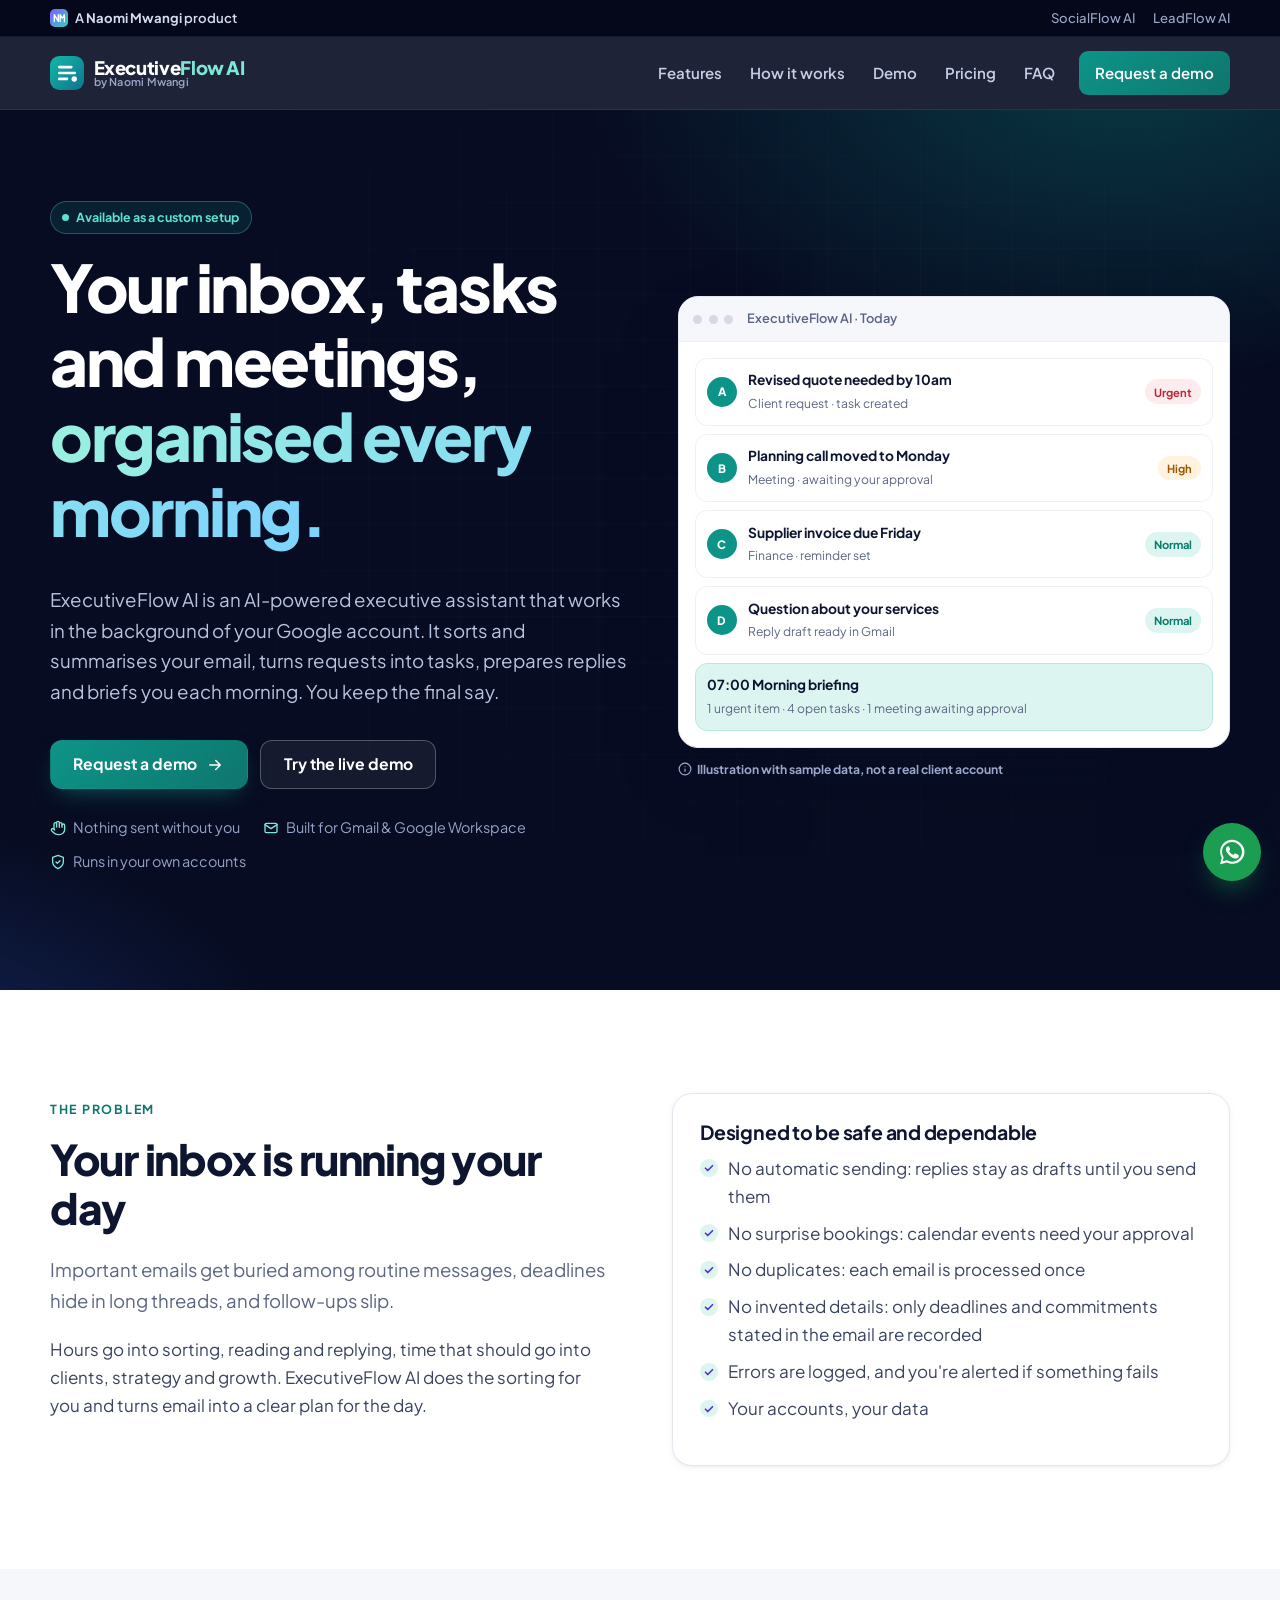
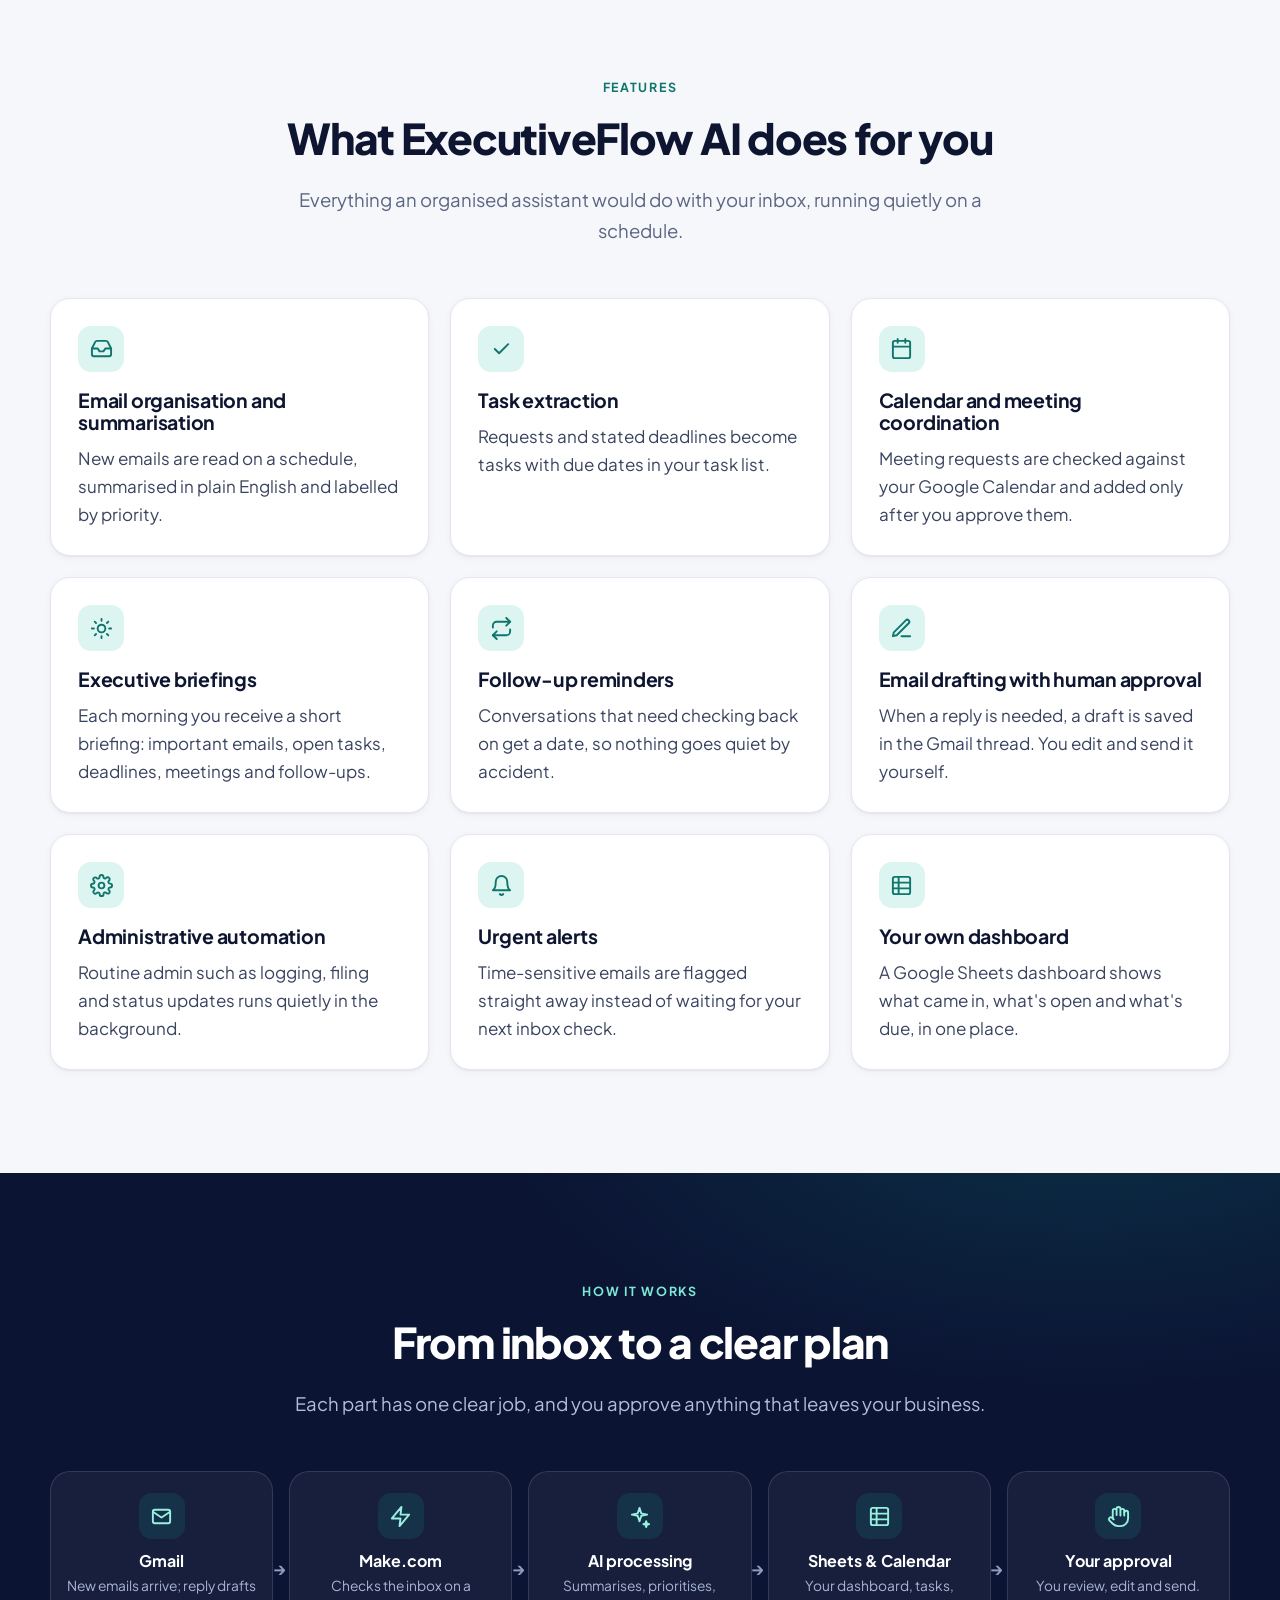
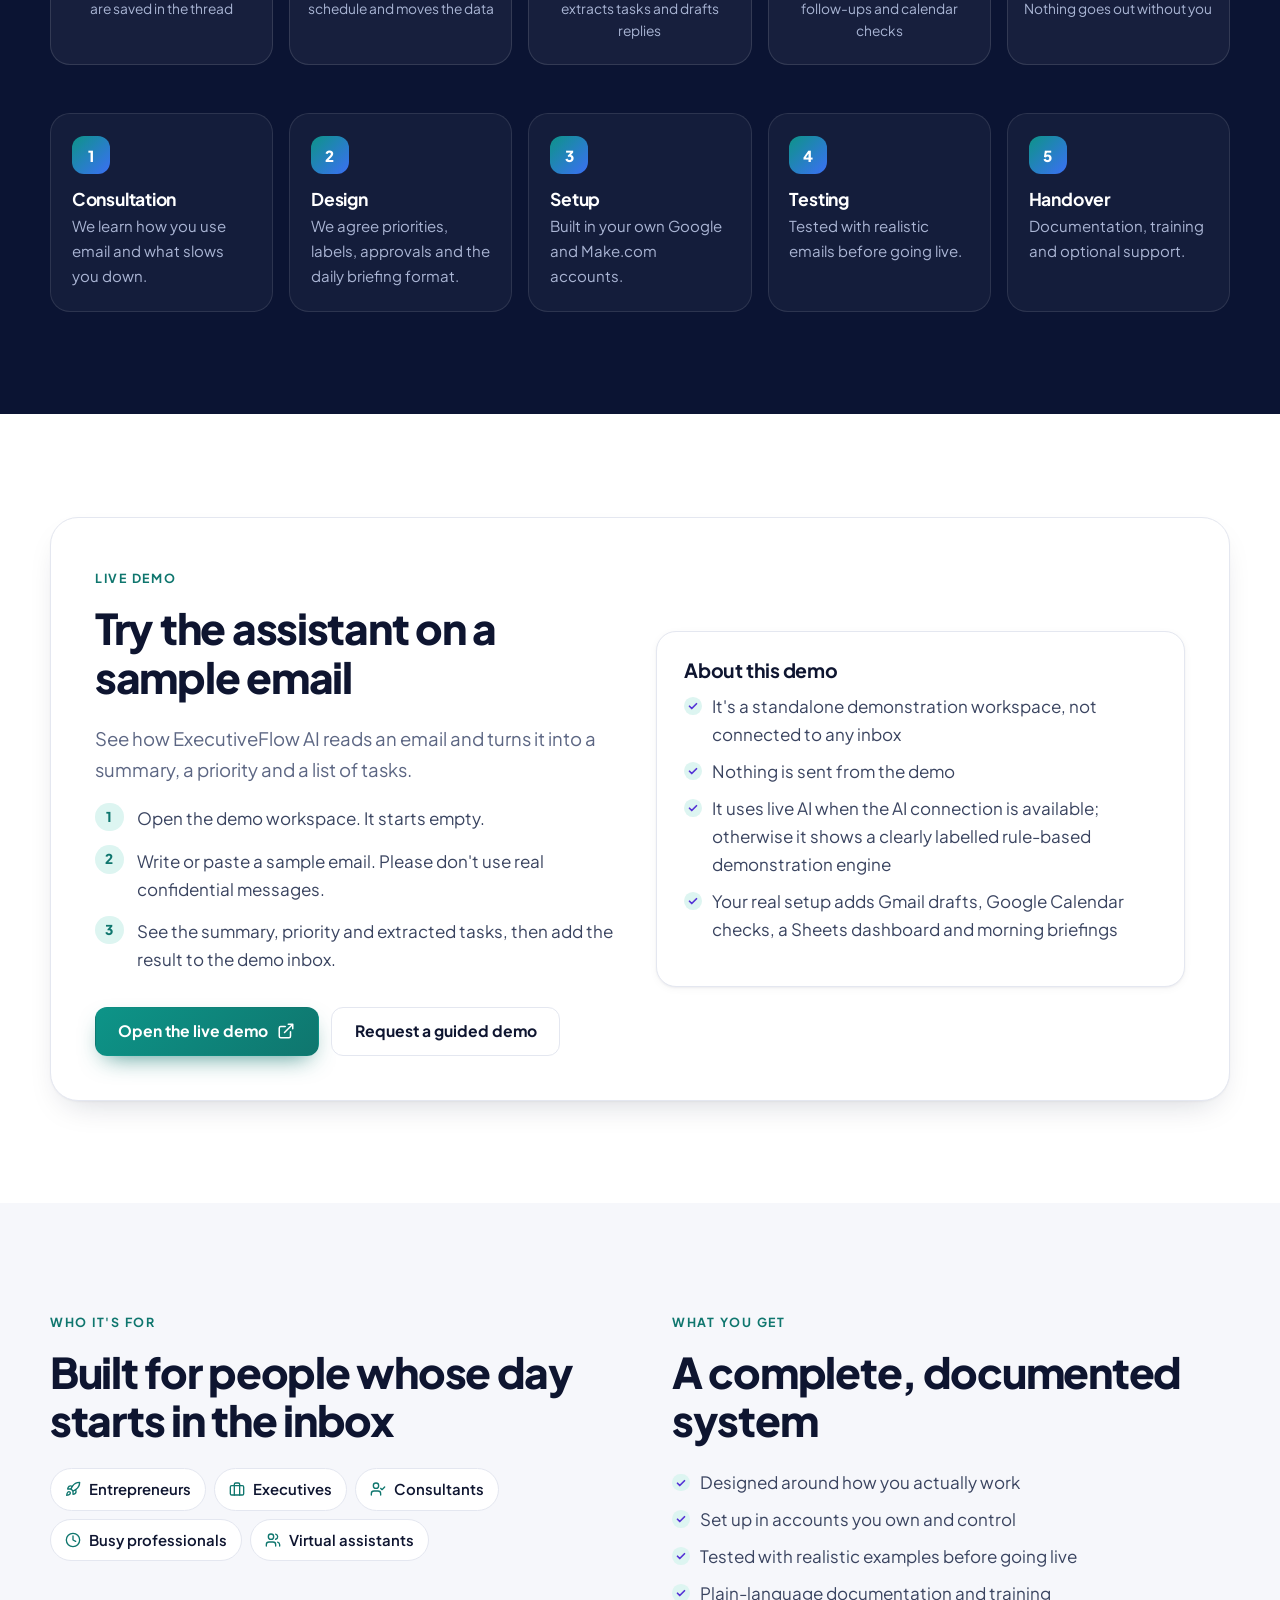
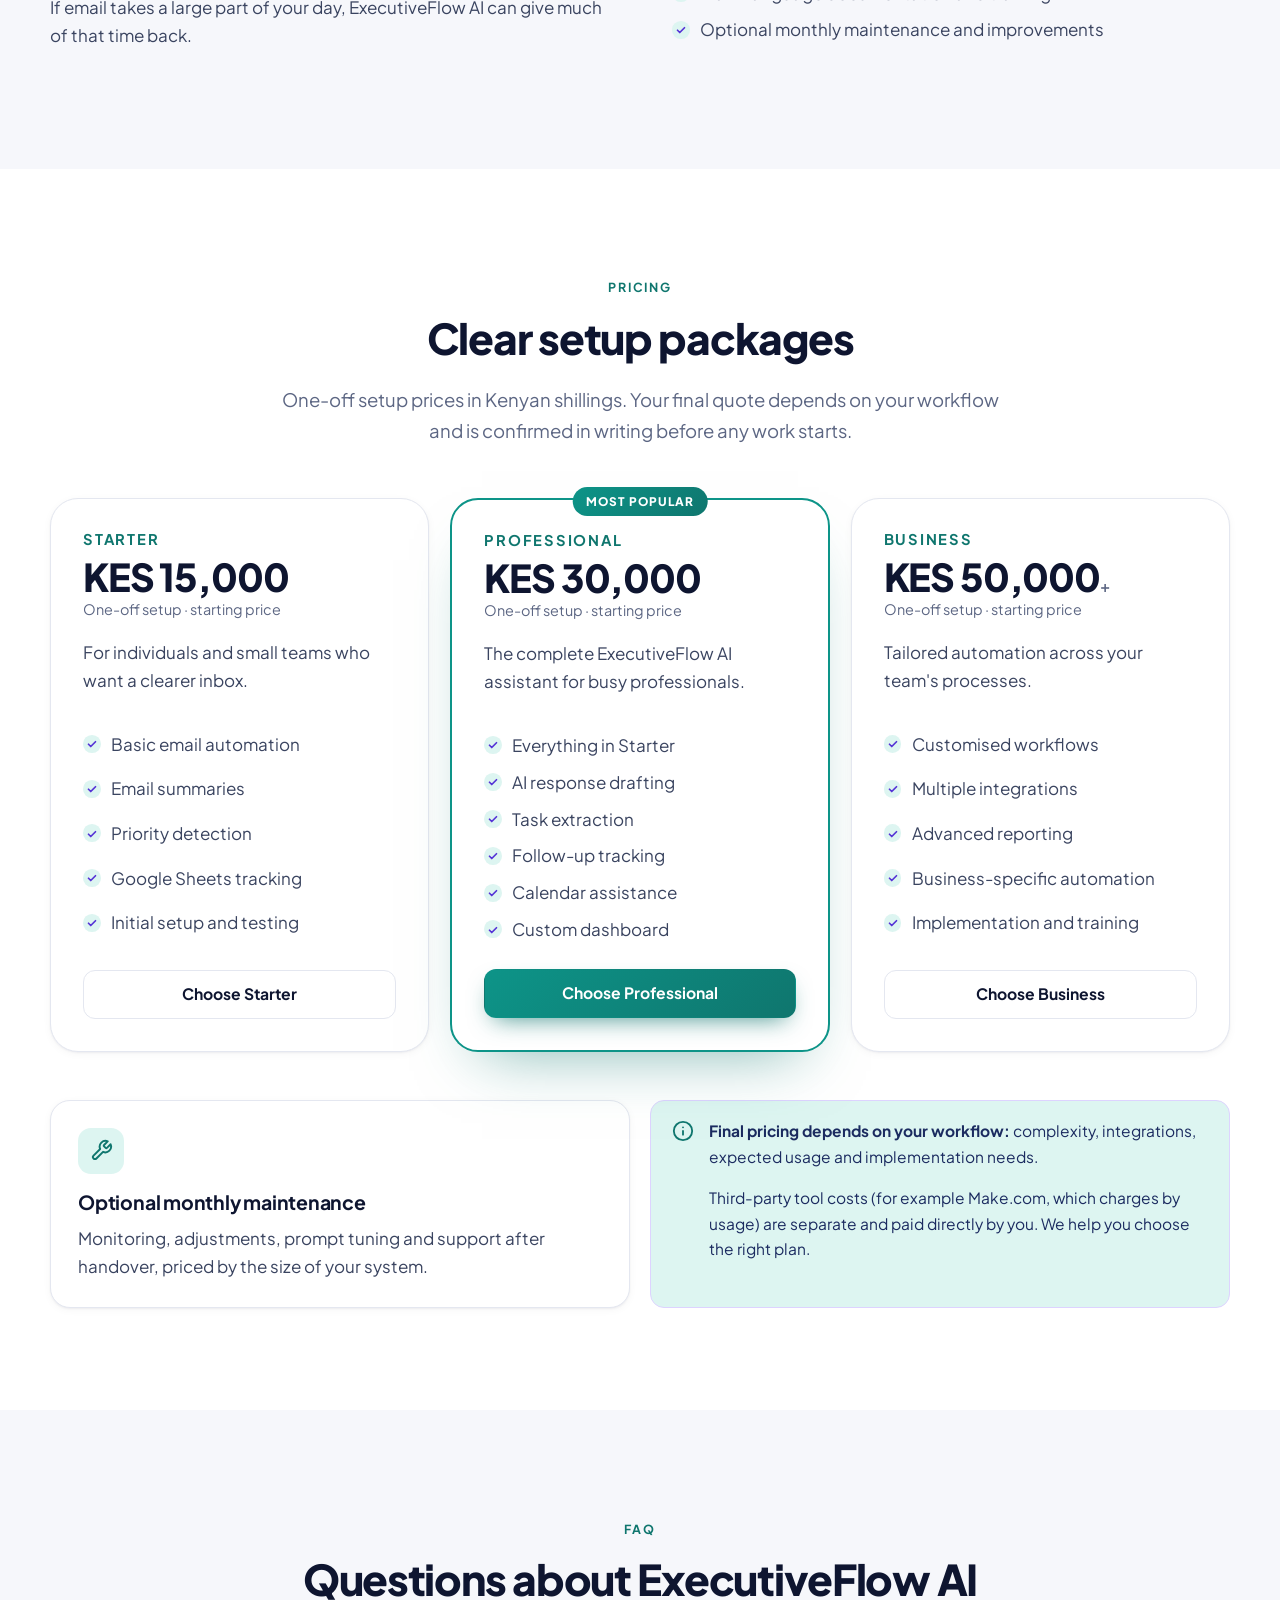
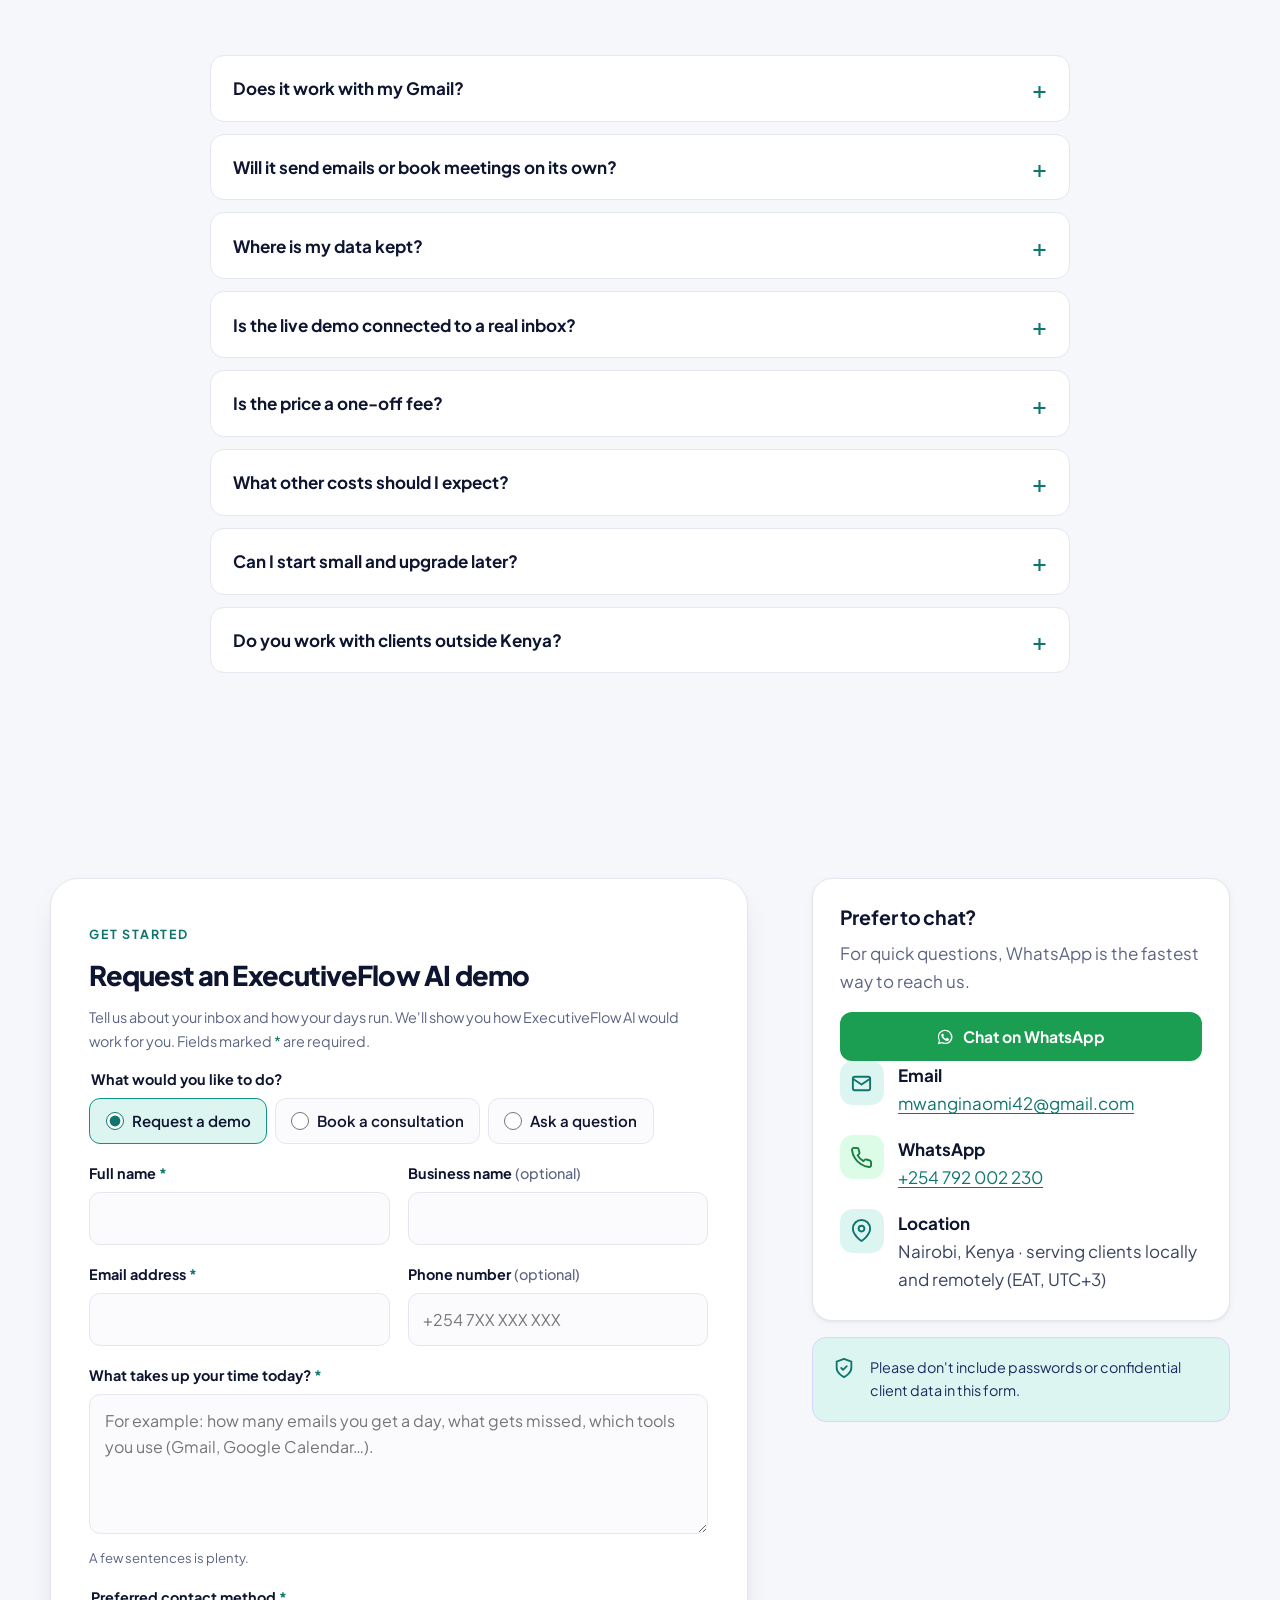
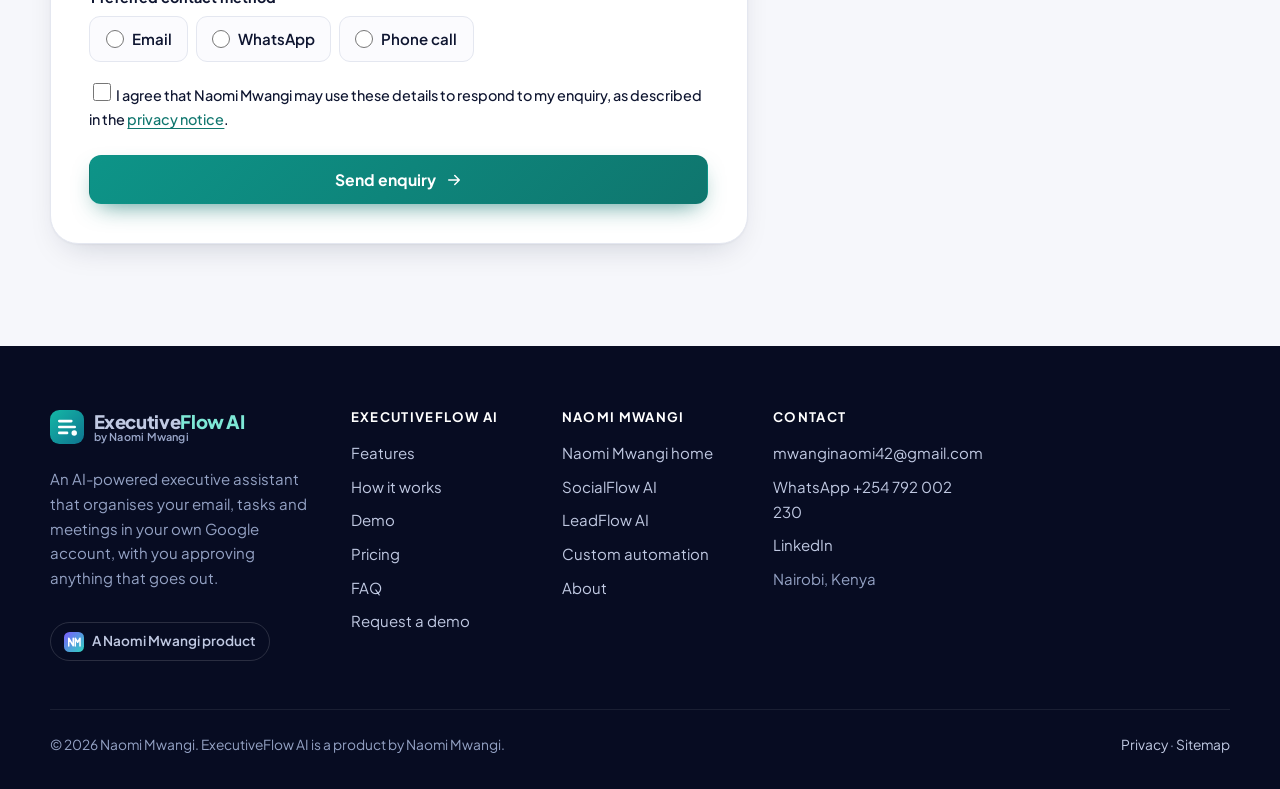
==== commit c9fa0254: "Rename parent brand from YomieVerse to Naomi Mwangi Visible name, logo (NM monogram), titles, metada" ====
--- a/index.html
+++ b/index.html
@@ -4,14 +4,14 @@
 <meta charset="utf-8">
 <meta name="viewport" content="width=device-width, initial-scale=1">
 <title>ExecutiveFlow AI | AI Executive Assistant for Email, Tasks &amp; Meetings</title>
-<meta name="description" content="ExecutiveFlow AI organises and summarises your Gmail, extracts tasks, coordinates meetings, drafts replies for your approval and sends a daily briefing. A YomieVerse product.">
+<meta name="description" content="ExecutiveFlow AI organises and summarises your Gmail, extracts tasks, coordinates meetings, drafts replies for your approval and sends a daily briefing. A product by Naomi Mwangi.">
 <meta name="robots" content="index, follow">
 <link rel="canonical" href="https://yomie-commits.github.io/ExecutiveFlowAI/">
 <meta name="theme-color" content="#06201d">
 <meta property="og:type" content="website">
 <meta property="og:site_name" content="ExecutiveFlow AI">
 <meta property="og:title" content="ExecutiveFlow AI | AI Executive Assistant for Email, Tasks &amp; Meetings">
-<meta property="og:description" content="ExecutiveFlow AI organises and summarises your Gmail, extracts tasks, coordinates meetings, drafts replies for your approval and sends a daily briefing. A YomieVerse product.">
+<meta property="og:description" content="ExecutiveFlow AI organises and summarises your Gmail, extracts tasks, coordinates meetings, drafts replies for your approval and sends a daily briefing. A product by Naomi Mwangi.">
 <meta property="og:url" content="https://yomie-commits.github.io/ExecutiveFlowAI/">
 <meta property="og:image" content="https://yomie-commits.github.io/ExecutiveFlowAI/assets/img/og-image.png">
 <meta name="twitter:card" content="summary_large_image">
@@ -21,17 +21,17 @@
 <link href="https://fonts.googleapis.com/css2?family=Plus+Jakarta+Sans:wght@400;500;600;700;800&amp;display=swap" rel="stylesheet">
 <link rel="stylesheet" href="assets/css/site.css?v=1">
 <script>document.documentElement.classList.add("js");setTimeout(function(){if(!window.__yv)document.documentElement.classList.remove("js")},2500);</script>
-<script type="application/ld+json">{"@context": "https://schema.org", "@type": "Service", "name": "ExecutiveFlow AI", "serviceType": "AI executive assistant and email automation", "description": "An AI-powered executive assistant that organises your email, tasks and meetings in your own Google account, with you approving anything that goes out.", "url": "https://yomie-commits.github.io/ExecutiveFlowAI/", "areaServed": ["Kenya", "Worldwide"], "brand": {"@type": "Brand", "name": "ExecutiveFlow AI"}, "provider": {"@type": "Organization", "name": "YomieVerse", "url": "https://yomie-commits.github.io/Yomie-Verse/"}, "offers": [{"@type": "Offer", "name": "Starter", "price": "15000", "priceCurrency": "KES"}, {"@type": "Offer", "name": "Professional", "price": "30000", "priceCurrency": "KES"}, {"@type": "Offer", "name": "Business", "price": "50000", "priceCurrency": "KES"}]}</script><script type="application/ld+json">{"@context": "https://schema.org", "@type": "FAQPage", "mainEntity": [{"@type": "Question", "name": "Does it work with my Gmail?", "acceptedAnswer": {"@type": "Answer", "text": "Yes. ExecutiveFlow AI works with Gmail and Google Workspace accounts, together with Google Sheets and Google Calendar. Other email providers can be discussed during the consultation."}}, {"@type": "Question", "name": "Will it send emails or book meetings on its own?", "acceptedAnswer": {"@type": "Answer", "text": "No. Replies are saved as drafts for you to review and send, and calendar events are only created after you approve them."}}, {"@type": "Question", "name": "Where is my data kept?", "acceptedAnswer": {"@type": "Answer", "text": "Everything runs in your own Google and Make.com accounts. We use only the access the workflow needs, and you can revoke it at any time."}}, {"@type": "Question", "name": "Is the live demo connected to a real inbox?", "acceptedAnswer": {"@type": "Answer", "text": "No. The demo is a separate workspace that starts empty. You paste in a sample email and see how it's analysed. It connects to no inbox and sends nothing."}}, {"@type": "Question", "name": "Is the price a one-off fee?", "acceptedAnswer": {"@type": "Answer", "text": "Yes. Package prices cover design, setup, testing and handover. Monthly maintenance is optional and quoted separately."}}, {"@type": "Question", "name": "What other costs should I expect?", "acceptedAnswer": {"@type": "Answer", "text": "Make.com charges based on how much the automation runs, and AI features have usage costs. For many small businesses this is a modest monthly amount; we estimate it with you before building. Usage is never unlimited."}}, {"@type": "Question", "name": "Can I start small and upgrade later?", "acceptedAnswer": {"@type": "Answer", "text": "Yes. Many clients start with Starter and add drafting, tasks and calendar features later. Work already done carries over."}}, {"@type": "Question", "name": "Do you work with clients outside Kenya?", "acceptedAnswer": {"@type": "Answer", "text": "Yes. We work remotely and can quote in KES or an equivalent amount in your currency."}}]}</script>
+<script type="application/ld+json">{"@context": "https://schema.org", "@type": "Service", "name": "ExecutiveFlow AI", "serviceType": "AI executive assistant and email automation", "description": "An AI-powered executive assistant that organises your email, tasks and meetings in your own Google account, with you approving anything that goes out.", "url": "https://yomie-commits.github.io/ExecutiveFlowAI/", "areaServed": ["Kenya", "Worldwide"], "brand": {"@type": "Brand", "name": "ExecutiveFlow AI"}, "provider": {"@type": "Person", "name": "Naomi Mwangi", "url": "https://yomie-commits.github.io/Yomie-Verse/"}, "offers": [{"@type": "Offer", "name": "Starter", "price": "15000", "priceCurrency": "KES"}, {"@type": "Offer", "name": "Professional", "price": "30000", "priceCurrency": "KES"}, {"@type": "Offer", "name": "Business", "price": "50000", "priceCurrency": "KES"}]}</script><script type="application/ld+json">{"@context": "https://schema.org", "@type": "FAQPage", "mainEntity": [{"@type": "Question", "name": "Does it work with my Gmail?", "acceptedAnswer": {"@type": "Answer", "text": "Yes. ExecutiveFlow AI works with Gmail and Google Workspace accounts, together with Google Sheets and Google Calendar. Other email providers can be discussed during the consultation."}}, {"@type": "Question", "name": "Will it send emails or book meetings on its own?", "acceptedAnswer": {"@type": "Answer", "text": "No. Replies are saved as drafts for you to review and send, and calendar events are only created after you approve them."}}, {"@type": "Question", "name": "Where is my data kept?", "acceptedAnswer": {"@type": "Answer", "text": "Everything runs in your own Google and Make.com accounts. We use only the access the workflow needs, and you can revoke it at any time."}}, {"@type": "Question", "name": "Is the live demo connected to a real inbox?", "acceptedAnswer": {"@type": "Answer", "text": "No. The demo is a separate workspace that starts empty. You paste in a sample email and see how it's analysed. It connects to no inbox and sends nothing."}}, {"@type": "Question", "name": "Is the price a one-off fee?", "acceptedAnswer": {"@type": "Answer", "text": "Yes. Package prices cover design, setup, testing and handover. Monthly maintenance is optional and quoted separately."}}, {"@type": "Question", "name": "What other costs should I expect?", "acceptedAnswer": {"@type": "Answer", "text": "Make.com charges based on how much the automation runs, and AI features have usage costs. For many small businesses this is a modest monthly amount; we estimate it with you before building. Usage is never unlimited."}}, {"@type": "Question", "name": "Can I start small and upgrade later?", "acceptedAnswer": {"@type": "Answer", "text": "Yes. Many clients start with Starter and add drafting, tasks and calendar features later. Work already done carries over."}}, {"@type": "Question", "name": "Do you work with clients outside Kenya?", "acceptedAnswer": {"@type": "Answer", "text": "Yes. We work remotely and can quote in KES or an equivalent amount in your currency."}}]}</script>
 </head>
 <body>
 <a class="skip-link" href="#main">Skip to content</a>
 <div class="parent-bar"><div class="container">
-  <a href="https://yomie-commits.github.io/Yomie-Verse/" data-track="parent_brand"><svg viewBox="0 0 40 40" aria-hidden="true"><defs><linearGradient id="yvg" x1="0" y1="0" x2="1" y2="1"><stop offset="0" stop-color="#7c5cff"/><stop offset="1" stop-color="#2dd4bf"/></linearGradient></defs><rect width="40" height="40" rx="11" fill="url(#yvg)"/><path d="M11 12l9 10 9-10" fill="none" stroke="#fff" stroke-width="3.4" stroke-linecap="round" stroke-linejoin="round"/><path d="M20 22v7" stroke="#fff" stroke-width="3.4" stroke-linecap="round"/><circle cx="29" cy="28" r="3" fill="#fff"/></svg><span>Part of <strong>YomieVerse</strong></span></a>
-  <nav class="sib" aria-label="Other YomieVerse products"><a href="https://yomie-commits.github.io/SocialFlowAI/">SocialFlow AI</a><a href="https://yomie-commits.github.io/LeadFlowAI/">LeadFlow AI</a></nav>
+  <a href="https://yomie-commits.github.io/Yomie-Verse/" data-track="parent_brand"><svg viewBox="0 0 40 40" aria-hidden="true"><defs><linearGradient id="yvg" x1="0" y1="0" x2="1" y2="1"><stop offset="0" stop-color="#7c5cff"/><stop offset="1" stop-color="#2dd4bf"/></linearGradient></defs><rect width="40" height="40" rx="11" fill="url(#yvg)"/><path d="M9.5 28V12.5l9 15V12.5" fill="none" stroke="#fff" stroke-width="3" stroke-linecap="round" stroke-linejoin="round"/><path d="M22.5 28V12.5l4.75 8 4.75-8V28" fill="none" stroke="#fff" stroke-width="3" stroke-linecap="round" stroke-linejoin="round"/></svg><span>A <strong>Naomi Mwangi</strong> product</span></a>
+  <nav class="sib" aria-label="Other products by Naomi Mwangi"><a href="https://yomie-commits.github.io/SocialFlowAI/">SocialFlow AI</a><a href="https://yomie-commits.github.io/LeadFlowAI/">LeadFlow AI</a></nav>
 </div></div>
 <header class="site-header">
   <nav class="container nav" aria-label="ExecutiveFlow AI">
-    <a class="logo" href="index.html" aria-label="ExecutiveFlow AI home"><svg viewBox="0 0 40 40" aria-hidden="true"><defs><linearGradient id="efg" x1="0" y1="0" x2="1" y2="1"><stop offset="0" stop-color="#14b8a6"/><stop offset="1" stop-color="#0e7490"/></linearGradient></defs><rect width="40" height="40" rx="11" fill="url(#efg)"/><path d="M11 13h14M11 20h18M11 27h9" stroke="#fff" stroke-width="3.2" stroke-linecap="round"/><circle cx="28.5" cy="27" r="3.2" fill="#fff"/></svg><span class="lt"><span>Executive<b>Flow AI</b></span><small>by YomieVerse</small></span></a>
+    <a class="logo" href="index.html" aria-label="ExecutiveFlow AI home"><svg viewBox="0 0 40 40" aria-hidden="true"><defs><linearGradient id="efg" x1="0" y1="0" x2="1" y2="1"><stop offset="0" stop-color="#14b8a6"/><stop offset="1" stop-color="#0e7490"/></linearGradient></defs><rect width="40" height="40" rx="11" fill="url(#efg)"/><path d="M11 13h14M11 20h18M11 27h9" stroke="#fff" stroke-width="3.2" stroke-linecap="round"/><circle cx="28.5" cy="27" r="3.2" fill="#fff"/></svg><span class="lt"><span>Executive<b>Flow AI</b></span><small>by Naomi Mwangi</small></span></a>
     <button class="nav-toggle" type="button" aria-expanded="false" aria-controls="menu" aria-label="Open menu"><svg viewBox="0 0 24 24" fill="none" stroke="currentColor" stroke-width="2" stroke-linecap="round" stroke-linejoin="round" aria-hidden="true"><path d="M3 6h18M3 12h18M3 18h18"/></svg></button>
     <ul class="menu" id="menu"><li><a href="#features">Features</a></li><li><a href="#how-it-works">How it works</a></li><li><a href="#demo">Demo</a></li><li><a href="#pricing">Pricing</a></li><li><a href="#faq">FAQ</a></li><li class="menu-cta"><a href="#contact" data-track="cta_request_demo">Request a demo</a></li></ul>
   </nav>
@@ -167,7 +167,7 @@
           <div class="field"><label for="f-phone">Phone number <span class="opt">(optional)</span></label><input id="f-phone" type="tel" name="Phone" autocomplete="tel" maxlength="20" placeholder="+254 7XX XXX XXX"><p class="err" id="e-phone"></p></div>
           <div class="field full"><label for="f-msg">What takes up your time today? <span class="req">*</span></label><textarea id="f-msg" name="Challenge" required minlength="20" maxlength="3000" data-msg="Please tell us a little about what you need." placeholder="For example: how many emails you get a day, what gets missed, which tools you use (Gmail, Google Calendar…)."></textarea><p class="hint">A few sentences is plenty.</p><p class="err" id="e-msg"></p></div>
           <fieldset class="field full"><legend>Preferred contact method <span class="req">*</span></legend><div class="seg"><label><input type="radio" name="Preferred contact method" value="Email" required data-msg="Please choose how you&#39;d like us to contact you."> Email</label><label><input type="radio" name="Preferred contact method" value="WhatsApp" required data-msg="Please choose how you&#39;d like us to contact you."> WhatsApp</label><label><input type="radio" name="Preferred contact method" value="Phone call" required data-msg="Please choose how you&#39;d like us to contact you."> Phone call</label></div><p class="err" id="e-method"></p></fieldset>
-          <div class="field full"><label class="consent"><input type="checkbox" name="Consent" value="Yes" required data-msg="Please confirm so we can reply to you."> I agree that YomieVerse may use these details to respond to my enquiry, as described in the <a href="privacy.html">privacy notice</a>.</label><p class="err" id="e-consent"></p></div>
+          <div class="field full"><label class="consent"><input type="checkbox" name="Consent" value="Yes" required data-msg="Please confirm so we can reply to you."> I agree that Naomi Mwangi may use these details to respond to my enquiry, as described in the <a href="privacy.html">privacy notice</a>.</label><p class="err" id="e-consent"></p></div>
           <div class="full"><button class="btn btn--primary btn--block" type="submit">Send enquiry <svg viewBox="0 0 24 24" fill="none" stroke="currentColor" stroke-width="2" stroke-linecap="round" stroke-linejoin="round" aria-hidden="true"><path d="M5 12h14M13 6l6 6-6 6"/></svg></button></div>
         </div>
         <div id="form-msg" class="form-msg" hidden></div>
@@ -177,7 +177,7 @@
         <h2 style="font-size:1.6rem">Thank you<span id="done-name"></span>. Your enquiry has been sent.</h2>
         <p class="muted">Here's what happens next:</p>
         <ol><li>We read your enquiry and look at what you described.</li><li>We contact you by <strong id="done-how">email</strong>, usually within one working day.</li><li>If it's a good fit, we arrange a demo or a short consultation.</li></ol>
-        <div class="btn-row" style="justify-content:center"><a class="btn btn--outline" href="https://yomie-commits.github.io/Yomie-Verse/">Visit YomieVerse</a><a class="btn btn--wa" href="https://wa.me/254792002230?text=Hello%2C%20I%27ve%20just%20sent%20a%20ExecutiveFlow%20AI%20enquiry%20on%20your%20website." target="_blank" rel="noopener" data-track="whatsapp_click"><svg viewBox="0 0 32 32" fill="currentColor" aria-hidden="true"><path d="M16 3C9 3 3.4 8.6 3.4 15.6c0 2.2.6 4.4 1.7 6.3L3.3 29l7.3-1.9c1.8 1 3.9 1.5 6 1.5h.1C23.6 28.6 29.3 23 29.3 16 29.3 9 23.1 3 16 3zm0 23.3c-1.9 0-3.7-.5-5.3-1.4l-.4-.2-4.3 1.1 1.2-4.2-.3-.4c-1-1.6-1.5-3.5-1.5-5.4C5.4 10 10.2 5.3 16 5.3c2.8 0 5.5 1.1 7.5 3.1s3.1 4.7 3.1 7.5c0 5.8-4.8 10.4-10.6 10.4zm5.8-7.8c-.3-.2-1.9-.9-2.2-1-.3-.1-.5-.2-.7.2-.2.3-.8 1-1 1.2-.2.2-.4.2-.7.1-.3-.2-1.3-.5-2.5-1.6-.9-.8-1.6-1.8-1.7-2.1-.2-.3 0-.5.1-.7l.5-.6c.2-.2.2-.3.3-.5.1-.2.1-.4 0-.6l-1-2.4c-.3-.6-.5-.5-.7-.5h-.6c-.2 0-.6.1-.9.4-.3.3-1.2 1.2-1.2 2.9s1.2 3.3 1.4 3.6c.2.2 2.4 3.7 5.8 5.1 2.9 1.1 3.4.9 4.1.9.6-.1 1.9-.8 2.2-1.6.3-.8.3-1.4.2-1.6-.1-.2-.3-.3-.6-.4z"/></svg> Message us on WhatsApp</a></div>
+        <div class="btn-row" style="justify-content:center"><a class="btn btn--outline" href="https://yomie-commits.github.io/Yomie-Verse/">Visit Naomi Mwangi&#39;s site</a><a class="btn btn--wa" href="https://wa.me/254792002230?text=Hello%2C%20I%27ve%20just%20sent%20a%20ExecutiveFlow%20AI%20enquiry%20on%20your%20website." target="_blank" rel="noopener" data-track="whatsapp_click"><svg viewBox="0 0 32 32" fill="currentColor" aria-hidden="true"><path d="M16 3C9 3 3.4 8.6 3.4 15.6c0 2.2.6 4.4 1.7 6.3L3.3 29l7.3-1.9c1.8 1 3.9 1.5 6 1.5h.1C23.6 28.6 29.3 23 29.3 16 29.3 9 23.1 3 16 3zm0 23.3c-1.9 0-3.7-.5-5.3-1.4l-.4-.2-4.3 1.1 1.2-4.2-.3-.4c-1-1.6-1.5-3.5-1.5-5.4C5.4 10 10.2 5.3 16 5.3c2.8 0 5.5 1.1 7.5 3.1s3.1 4.7 3.1 7.5c0 5.8-4.8 10.4-10.6 10.4zm5.8-7.8c-.3-.2-1.9-.9-2.2-1-.3-.1-.5-.2-.7.2-.2.3-.8 1-1 1.2-.2.2-.4.2-.7.1-.3-.2-1.3-.5-2.5-1.6-.9-.8-1.6-1.8-1.7-2.1-.2-.3 0-.5.1-.7l.5-.6c.2-.2.2-.3.3-.5.1-.2.1-.4 0-.6l-1-2.4c-.3-.6-.5-.5-.7-.5h-.6c-.2 0-.6.1-.9.4-.3.3-1.2 1.2-1.2 2.9s1.2 3.3 1.4 3.6c.2.2 2.4 3.7 5.8 5.1 2.9 1.1 3.4.9 4.1.9.6-.1 1.9-.8 2.2-1.6.3-.8.3-1.4.2-1.6-.1-.2-.3-.3-.6-.4z"/></svg> Message us on WhatsApp</a></div>
       </div>
     </div>
     <aside>
@@ -202,13 +202,13 @@
   <div class="container">
     <div class="foot-grid">
       <div>
-        <a class="logo" href="index.html" aria-label="ExecutiveFlow AI home"><svg viewBox="0 0 40 40" aria-hidden="true"><defs><linearGradient id="efg" x1="0" y1="0" x2="1" y2="1"><stop offset="0" stop-color="#14b8a6"/><stop offset="1" stop-color="#0e7490"/></linearGradient></defs><rect width="40" height="40" rx="11" fill="url(#efg)"/><path d="M11 13h14M11 20h18M11 27h9" stroke="#fff" stroke-width="3.2" stroke-linecap="round"/><circle cx="28.5" cy="27" r="3.2" fill="#fff"/></svg><span class="lt"><span>Executive<b>Flow AI</b></span><small>by YomieVerse</small></span></a>
+        <a class="logo" href="index.html" aria-label="ExecutiveFlow AI home"><svg viewBox="0 0 40 40" aria-hidden="true"><defs><linearGradient id="efg" x1="0" y1="0" x2="1" y2="1"><stop offset="0" stop-color="#14b8a6"/><stop offset="1" stop-color="#0e7490"/></linearGradient></defs><rect width="40" height="40" rx="11" fill="url(#efg)"/><path d="M11 13h14M11 20h18M11 27h9" stroke="#fff" stroke-width="3.2" stroke-linecap="round"/><circle cx="28.5" cy="27" r="3.2" fill="#fff"/></svg><span class="lt"><span>Executive<b>Flow AI</b></span><small>by Naomi Mwangi</small></span></a>
         <p class="mt-1">An AI-powered executive assistant that organises your email, tasks and meetings in your own Google account, with you approving anything that goes out.</p>
-        <a class="part-of mt-1" href="https://yomie-commits.github.io/Yomie-Verse/"><svg viewBox="0 0 40 40" aria-hidden="true"><defs><linearGradient id="yvg" x1="0" y1="0" x2="1" y2="1"><stop offset="0" stop-color="#7c5cff"/><stop offset="1" stop-color="#2dd4bf"/></linearGradient></defs><rect width="40" height="40" rx="11" fill="url(#yvg)"/><path d="M11 12l9 10 9-10" fill="none" stroke="#fff" stroke-width="3.4" stroke-linecap="round" stroke-linejoin="round"/><path d="M20 22v7" stroke="#fff" stroke-width="3.4" stroke-linecap="round"/><circle cx="29" cy="28" r="3" fill="#fff"/></svg> A YomieVerse product</a>
+        <a class="part-of mt-1" href="https://yomie-commits.github.io/Yomie-Verse/"><svg viewBox="0 0 40 40" aria-hidden="true"><defs><linearGradient id="yvg" x1="0" y1="0" x2="1" y2="1"><stop offset="0" stop-color="#7c5cff"/><stop offset="1" stop-color="#2dd4bf"/></linearGradient></defs><rect width="40" height="40" rx="11" fill="url(#yvg)"/><path d="M9.5 28V12.5l9 15V12.5" fill="none" stroke="#fff" stroke-width="3" stroke-linecap="round" stroke-linejoin="round"/><path d="M22.5 28V12.5l4.75 8 4.75-8V28" fill="none" stroke="#fff" stroke-width="3" stroke-linecap="round" stroke-linejoin="round"/></svg> A Naomi Mwangi product</a>
       </div>
       <div><h3>ExecutiveFlow AI</h3><ul><li><a href="#features">Features</a></li><li><a href="#how-it-works">How it works</a></li><li><a href="#demo">Demo</a></li><li><a href="#pricing">Pricing</a></li><li><a href="#faq">FAQ</a></li><li><a href="#contact">Request a demo</a></li></ul></div>
-      <div><h3>YomieVerse</h3><ul>
-        <li><a href="https://yomie-commits.github.io/Yomie-Verse/">YomieVerse home</a></li><li><a href="https://yomie-commits.github.io/SocialFlowAI/">SocialFlow AI</a></li><li><a href="https://yomie-commits.github.io/LeadFlowAI/">LeadFlow AI</a></li>
+      <div><h3>Naomi Mwangi</h3><ul>
+        <li><a href="https://yomie-commits.github.io/Yomie-Verse/">Naomi Mwangi home</a></li><li><a href="https://yomie-commits.github.io/SocialFlowAI/">SocialFlow AI</a></li><li><a href="https://yomie-commits.github.io/LeadFlowAI/">LeadFlow AI</a></li>
         <li><a href="https://yomie-commits.github.io/Yomie-Verse/services.html">Custom automation</a></li>
         <li><a href="https://yomie-commits.github.io/Yomie-Verse/about.html">About</a></li></ul></div>
       <div><h3>Contact</h3><ul>
@@ -217,7 +217,7 @@
         <li><a href="https://www.linkedin.com/in/naomi-njeri-m/" target="_blank" rel="noopener">LinkedIn</a></li>
         <li>Nairobi, Kenya</li></ul></div>
     </div>
-    <div class="foot-bottom"><span>&copy; <span data-year>2026</span> YomieVerse. ExecutiveFlow AI is a YomieVerse product.</span><span><a href="privacy.html">Privacy</a> · <a href="sitemap.xml">Sitemap</a></span></div>
+    <div class="foot-bottom"><span>&copy; <span data-year>2026</span> Naomi Mwangi. ExecutiveFlow AI is a product by Naomi Mwangi.</span><span><a href="privacy.html">Privacy</a> · <a href="sitemap.xml">Sitemap</a></span></div>
   </div>
 </footer>
 <a class="wa-float" href="https://wa.me/254792002230?text=Hello%2C%20I%27m%20interested%20in%20ExecutiveFlow%20AI%20and%20would%20like%20to%20know%20more." target="_blank" rel="noopener" aria-label="Chat about ExecutiveFlow AI on WhatsApp" data-track="whatsapp_click"><svg viewBox="0 0 32 32" fill="currentColor" aria-hidden="true"><path d="M16 3C9 3 3.4 8.6 3.4 15.6c0 2.2.6 4.4 1.7 6.3L3.3 29l7.3-1.9c1.8 1 3.9 1.5 6 1.5h.1C23.6 28.6 29.3 23 29.3 16 29.3 9 23.1 3 16 3zm0 23.3c-1.9 0-3.7-.5-5.3-1.4l-.4-.2-4.3 1.1 1.2-4.2-.3-.4c-1-1.6-1.5-3.5-1.5-5.4C5.4 10 10.2 5.3 16 5.3c2.8 0 5.5 1.1 7.5 3.1s3.1 4.7 3.1 7.5c0 5.8-4.8 10.4-10.6 10.4zm5.8-7.8c-.3-.2-1.9-.9-2.2-1-.3-.1-.5-.2-.7.2-.2.3-.8 1-1 1.2-.2.2-.4.2-.7.1-.3-.2-1.3-.5-2.5-1.6-.9-.8-1.6-1.8-1.7-2.1-.2-.3 0-.5.1-.7l.5-.6c.2-.2.2-.3.3-.5.1-.2.1-.4 0-.6l-1-2.4c-.3-.6-.5-.5-.7-.5h-.6c-.2 0-.6.1-.9.4-.3.3-1.2 1.2-1.2 2.9s1.2 3.3 1.4 3.6c.2.2 2.4 3.7 5.8 5.1 2.9 1.1 3.4.9 4.1.9.6-.1 1.9-.8 2.2-1.6.3-.8.3-1.4.2-1.6-.1-.2-.3-.3-.6-.4z"/></svg></a>
--- a/assets/css/site.css
+++ b/assets/css/site.css
@@ -1,5 +1,5 @@
 /* =========================================================
-   ExecutiveFlow AI theme of the YomieVerse design system (v3)
+   ExecutiveFlow AI theme of the Naomi Mwangi design system (v4)
    Midnight navy · violet · electric blue · soft neutrals
    Product accents: SocialFlow (violet) · LeadFlow (blue) · ExecutiveFlow (teal)
    ========================================================= */
